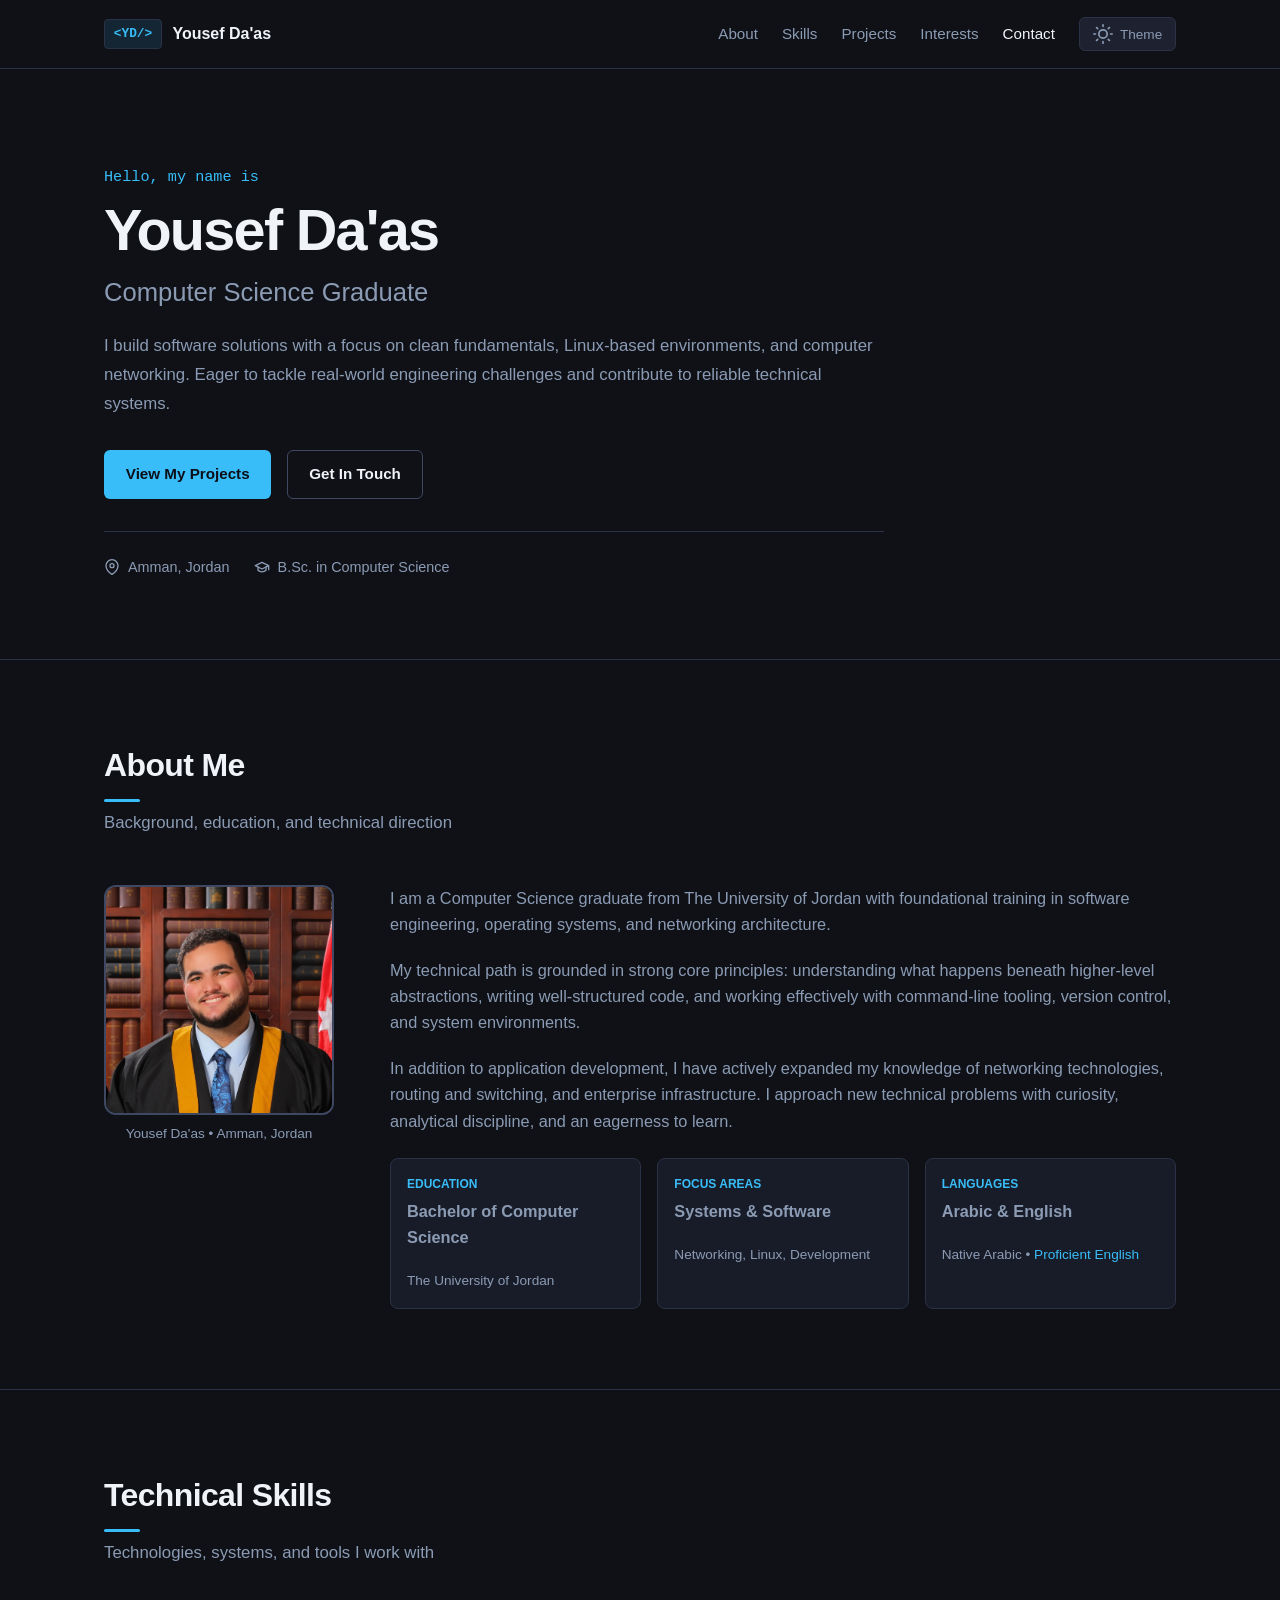
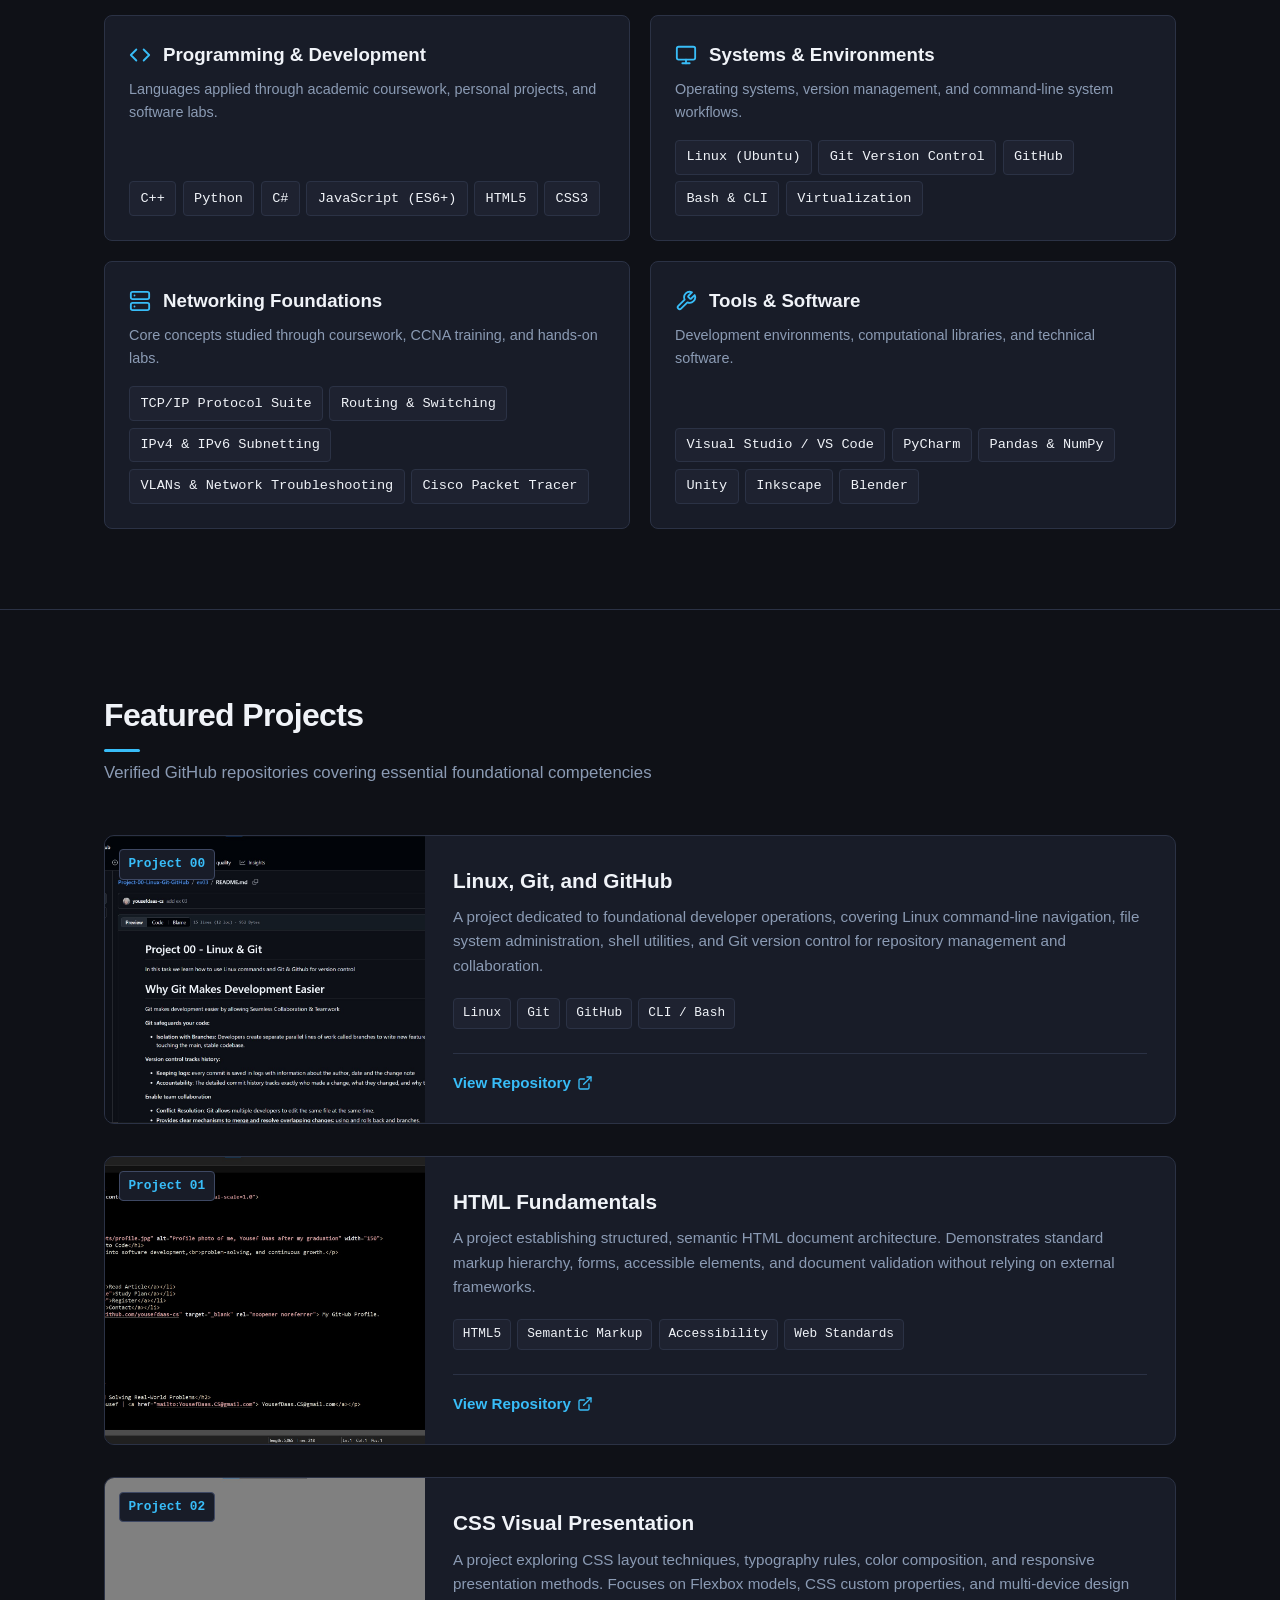
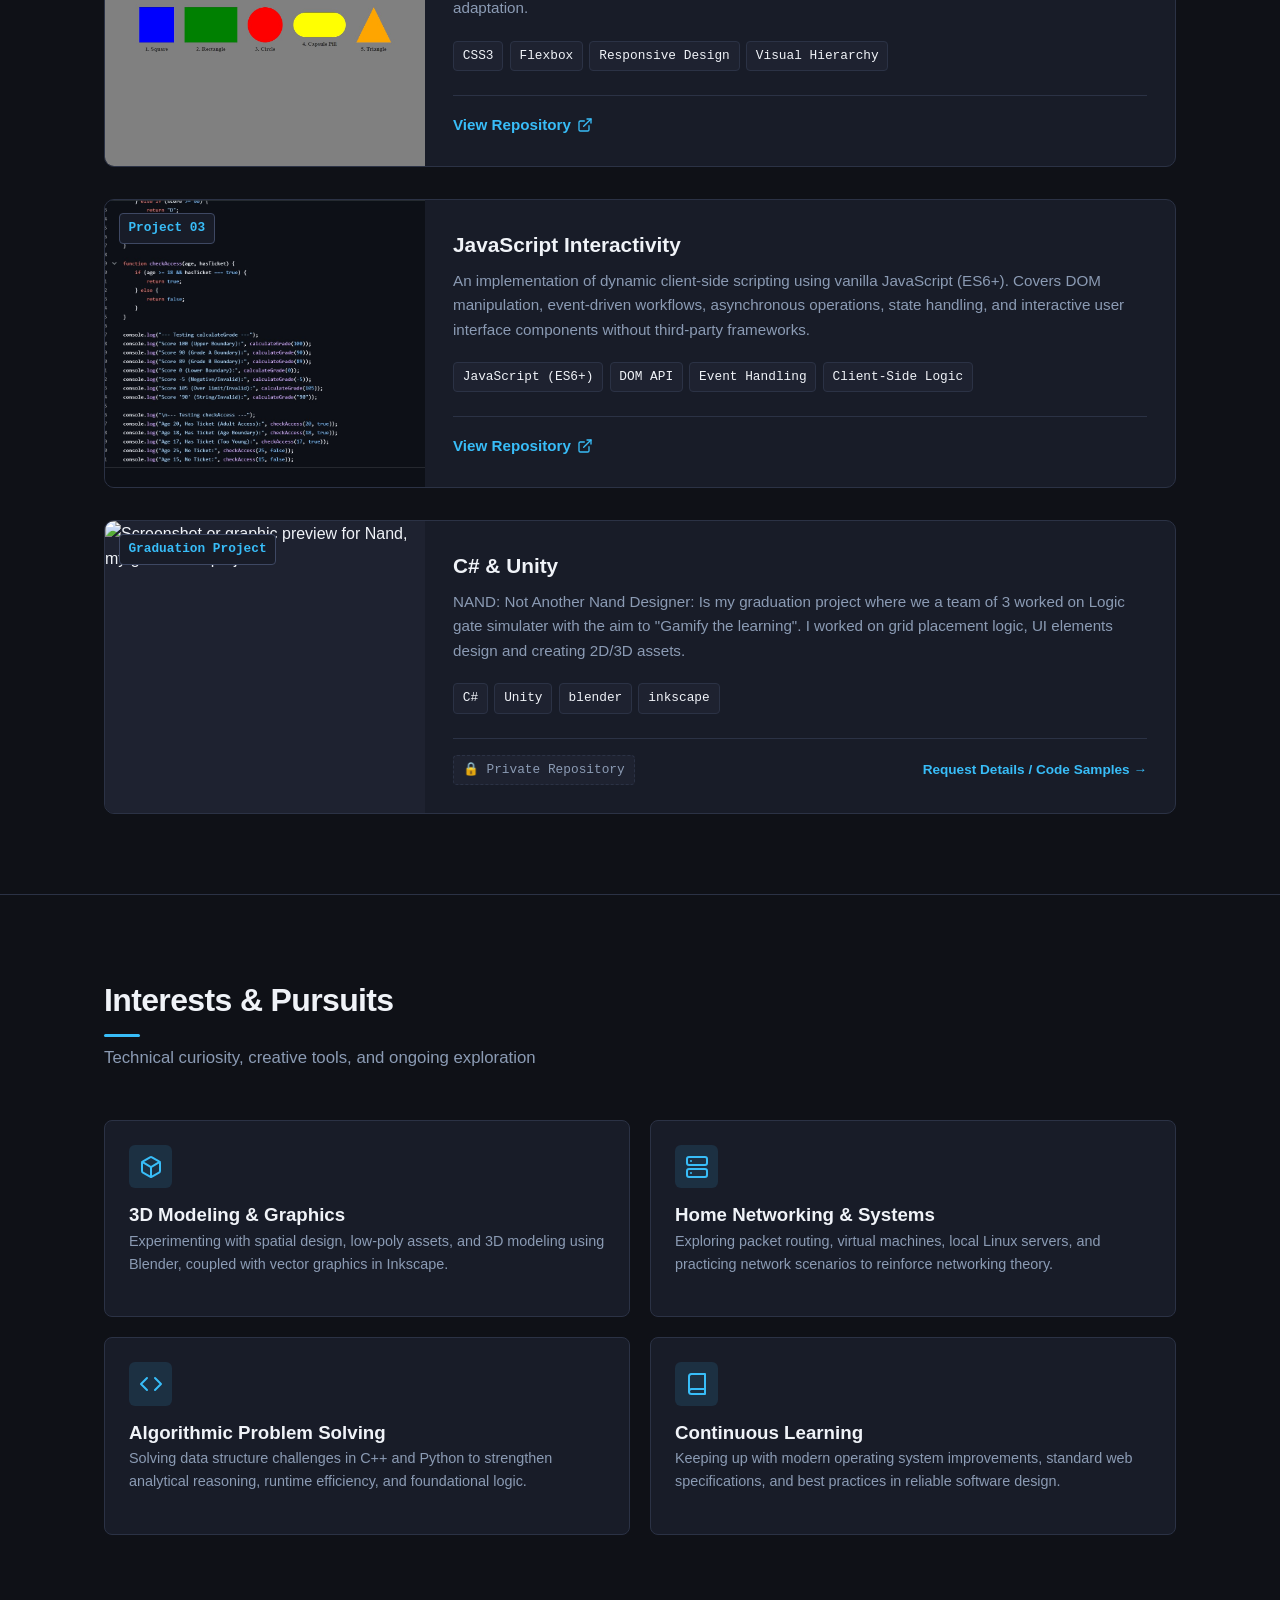
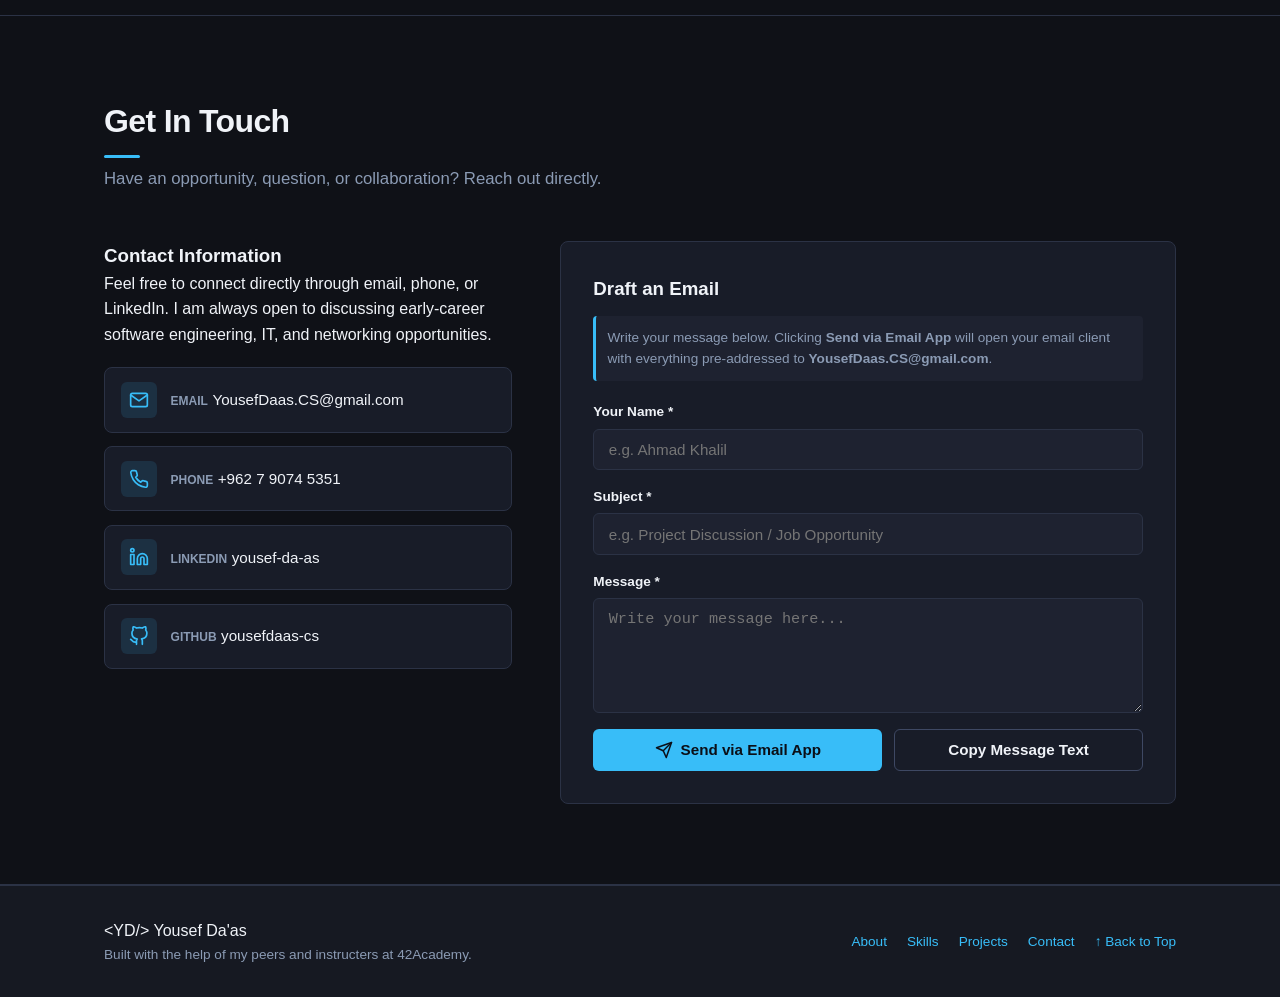
==== index.html @ 5c872c28 "upload task files" ====
<!DOCTYPE html>
<html lang="en" data-theme="dark">
<head>
  <meta charset="UTF-8">
  <meta name="viewport" content="width=device-width, initial-scale=1.0">
  <meta name="description" content="Personal portfolio of Yousef Da'as, a Computer Science graduate showcasing software development, systems, and networking projects.">
  <title>Yousef Da'as | Computer Science Portfolio</title>
  <link rel="stylesheet" href="style.css">
</head>
<body id="top">
  <!-- Header & Navigation -->
  <header class="site-header">
    <div class="container header-container">
      <a href="#top" class="brand-link" aria-label="Yousef Da'as Home">
        <span class="brand-mark">&lt;YD/&gt;</span>
        <span class="brand-name">Yousef Da'as</span>
      </a>

      <button 
        type="button" 
        class="nav-toggle" 
        id="nav-toggle" 
        aria-controls="primary-navigation" 
        aria-expanded="false" 
        aria-label="Toggle navigation menu"
      >
        <span class="hamburger-bar"></span>
        <span class="hamburger-bar"></span>
        <span class="hamburger-bar"></span>
      </button>

      <nav class="primary-nav" id="primary-navigation" aria-label="Main navigation">
        <ul class="nav-list">
          <li><a href="#about" class="nav-link">About</a></li>
          <li><a href="#skills" class="nav-link">Skills</a></li>
          <li><a href="#projects" class="nav-link">Projects</a></li>
          <li><a href="#interests" class="nav-link">Interests</a></li>
          <li><a href="#contact" class="nav-link">Contact</a></li>
        </ul>
        <button 
          type="button" 
          class="theme-toggle" 
          id="theme-toggle" 
          aria-label="Switch to light theme"
          title="Switch theme"
        >
          <svg class="theme-icon icon-sun" viewBox="0 0 24 24" width="20" height="20" fill="none" stroke="currentColor" stroke-width="2" stroke-linecap="round" stroke-linejoin="round" aria-hidden="true">
            <circle cx="12" cy="12" r="5"></circle>
            <line x1="12" y1="1" x2="12" y2="3"></line>
            <line x1="12" y1="21" x2="12" y2="23"></line>
            <line x1="4.22" y1="4.22" x2="5.64" y2="5.64"></line>
            <line x1="18.36" y1="18.36" x2="19.78" y2="19.78"></line>
            <line x1="1" y1="12" x2="3" y2="12"></line>
            <line x1="21" y1="12" x2="23" y2="12"></line>
            <line x1="4.22" y1="19.78" x2="5.64" y2="18.36"></line>
            <line x1="18.36" y1="5.64" x2="19.78" y2="4.22"></line>
          </svg>
          <svg class="theme-icon icon-moon" viewBox="0 0 24 24" width="20" height="20" fill="none" stroke="currentColor" stroke-width="2" stroke-linecap="round" stroke-linejoin="round" aria-hidden="true">
            <path d="M21 12.79A9 9 0 1 1 11.21 3 7 7 0 0 0 21 12.79z"></path>
          </svg>
          <span class="theme-toggle-label">Theme</span>
        </button>
      </nav>
    </div>
  </header>

  <main id="main-content">
    <!-- Hero Section -->
    <section class="hero-section" aria-labelledby="hero-title">
      <div class="container hero-container">
        <div class="hero-content">
          <p class="hero-eyebrow">Hello, my name is</p>
          <h1 class="hero-title" id="hero-title">Yousef Da'as</h1>
          <p class="hero-subtitle">Computer Science Graduate</p>
          <p class="hero-description">
            I build software solutions with a focus on clean fundamentals, Linux-based environments, and computer networking. Eager to tackle real-world engineering challenges and contribute to reliable technical systems.
          </p>
          <div class="hero-actions">
            <a href="#projects" class="btn btn-primary">View My Projects</a>
            <a href="#contact" class="btn btn-secondary">Get In Touch</a>
          </div>
          <div class="hero-meta">
            <span class="meta-item">
              <svg viewBox="0 0 24 24" width="16" height="16" fill="none" stroke="currentColor" stroke-width="2" stroke-linecap="round" stroke-linejoin="round" aria-hidden="true">
                <path d="M21 10c0 7-9 13-9 13s-9-6-9-13a9 9 0 0 1 18 0z"></path>
                <circle cx="12" cy="10" r="3"></circle>
              </svg>
              Amman, Jordan
            </span>
            <span class="meta-item">
              <svg viewBox="0 0 24 24" width="16" height="16" fill="none" stroke="currentColor" stroke-width="2" stroke-linecap="round" stroke-linejoin="round" aria-hidden="true">
                <path d="M22 10v6M2 10l10-5 10 5-10 5z"></path>
                <path d="M6 12v5c3 3 9 3 12 0v-5"></path>
              </svg>
              B.Sc. in Computer Science
            </span>
          </div>
        </div>
      </div>
    </section>

    <!-- About Section -->
    <section class="section about-section" id="about" aria-labelledby="about-title">
      <div class="container">
        <div class="section-header">
          <h2 class="section-title" id="about-title">About Me</h2>
          <p class="section-subtitle">Background, education, and technical direction</p>
        </div>

        <div class="about-grid">
          <div class="about-image-wrapper">
            <div class="image-frame">
              <img 
                src="assets/profile.jpg" 
                alt="Portrait of Yousef Da'as" 
                class="profile-image" 
                width="360" 
                height="360"
                loading="lazy"
                onerror="this.classList.add('is-fallback'); this.nextElementSibling.style.display='flex';"
              >
              <div class="image-fallback" aria-hidden="true" style="display: none;">
                <span>YD</span>
              </div>
            </div>
            <p class="image-caption">Yousef Da'as &bull; Amman, Jordan</p>
          </div>

          <div class="about-content">
            <p>
              I am a Computer Science graduate from The University of Jordan with foundational training in software engineering, operating systems, and networking architecture.
            </p>
            <p>
              My technical path is grounded in strong core principles: understanding what happens beneath higher-level abstractions, writing well-structured code, and working effectively with command-line tooling, version control, and system environments.
            </p>
            <p>
              In addition to application development, I have actively expanded my knowledge of networking technologies, routing and switching, and enterprise infrastructure. I approach new technical problems with curiosity, analytical discipline, and an eagerness to learn.
            </p>

            <div class="about-highlights">
              <div class="highlight-card">
                <h3 class="highlight-title">Education</h3>
                <p class="highlight-text">Bachelor of Computer Science</p>
                <span class="highlight-sub">The University of Jordan</span>
              </div>
              <div class="highlight-card">
                <h3 class="highlight-title">Focus Areas</h3>
                <p class="highlight-text">Systems &amp; Software</p>
                <span class="highlight-sub">Networking, Linux, Development</span>
              </div>
              <div class="highlight-card">
                <h3 class="highlight-title">Languages</h3>
                <p class="highlight-text">Arabic &amp; English</p>
                <span class="highlight-sub">Native Arabic &bull; <a href="https://cert.efset.org/en/eNykhi">Proficient English</a></span>
              </div>
            </div>
          </div>
        </div>
      </div>
    </section>

    <!-- Skills Section -->
    <section class="section skills-section" id="skills" aria-labelledby="skills-title">
      <div class="container">
        <div class="section-header">
          <h2 class="section-title" id="skills-title">Technical Skills</h2>
          <p class="section-subtitle">Technologies, systems, and tools I work with</p>
        </div>

        <div class="skills-grid">
          <!-- Category 1 -->
          <article class="skill-category-card">
            <div class="category-header">
              <svg viewBox="0 0 24 24" width="22" height="22" fill="none" stroke="currentColor" stroke-width="2" stroke-linecap="round" stroke-linejoin="round" class="category-icon" aria-hidden="true">
                <polyline points="16 18 22 12 16 6"></polyline>
                <polyline points="8 6 2 12 8 18"></polyline>
              </svg>
              <h3 class="category-title">Programming &amp; Development</h3>
            </div>
            <p class="category-desc">Languages applied through academic coursework, personal projects, and software labs.</p>
            <ul class="skill-pill-list">
              <li class="skill-pill">C++</li>
              <li class="skill-pill">Python</li>
              <li class="skill-pill">C#</li>
              <li class="skill-pill">JavaScript (ES6+)</li>
              <li class="skill-pill">HTML5</li>
              <li class="skill-pill">CSS3</li>
            </ul>
          </article>

          <!-- Category 2 -->
          <article class="skill-category-card">
            <div class="category-header">
              <svg viewBox="0 0 24 24" width="22" height="22" fill="none" stroke="currentColor" stroke-width="2" stroke-linecap="round" stroke-linejoin="round" class="category-icon" aria-hidden="true">
                <rect x="2" y="3" width="20" height="14" rx="2" ry="2"></rect>
                <line x1="8" y1="21" x2="16" y2="21"></line>
                <line x1="12" y1="17" x2="12" y2="21"></line>
              </svg>
              <h3 class="category-title">Systems &amp; Environments</h3>
            </div>
            <p class="category-desc">Operating systems, version management, and command-line system workflows.</p>
            <ul class="skill-pill-list">
              <li class="skill-pill">Linux (Ubuntu)</li>
              <li class="skill-pill">Git Version Control</li>
              <li class="skill-pill">GitHub</li>
              <li class="skill-pill">Bash &amp; CLI</li>
              <li class="skill-pill">Virtualization</li>
            </ul>
          </article>

          <!-- Category 3 -->
          <article class="skill-category-card">
            <div class="category-header">
              <svg viewBox="0 0 24 24" width="22" height="22" fill="none" stroke="currentColor" stroke-width="2" stroke-linecap="round" stroke-linejoin="round" class="category-icon" aria-hidden="true">
                <rect x="2" y="2" width="20" height="8" rx="2" ry="2"></rect>
                <rect x="2" y="14" width="20" height="8" rx="2" ry="2"></rect>
                <line x1="6" y1="6" x2="6.01" y2="6"></line>
                <line x1="6" y1="18" x2="6.01" y2="18"></line>
              </svg>
              <h3 class="category-title">Networking Foundations</h3>
            </div>
            <p class="category-desc">Core concepts studied through coursework, CCNA training, and hands-on labs.</p>
            <ul class="skill-pill-list">
              <li class="skill-pill">TCP/IP Protocol Suite</li>
              <li class="skill-pill">Routing &amp; Switching</li>
              <li class="skill-pill">IPv4 &amp; IPv6 Subnetting</li>
              <li class="skill-pill">VLANs &amp; Network Troubleshooting</li>
              <li class="skill-pill">Cisco Packet Tracer</li>
            </ul>
          </article>

          <!-- Category 4 -->
          <article class="skill-category-card">
            <div class="category-header">
              <svg viewBox="0 0 24 24" width="22" height="22" fill="none" stroke="currentColor" stroke-width="2" stroke-linecap="round" stroke-linejoin="round" class="category-icon" aria-hidden="true">
                <path d="M14.7 6.3a1 1 0 0 0 0 1.4l1.6 1.6a1 1 0 0 0 1.4 0l3.77-3.77a6 6 0 0 1-7.94 7.94l-6.91 6.91a2.12 2.12 0 0 1-3-3l6.91-6.91a6 6 0 0 1 7.94-7.94l-3.76 3.76z"></path>
              </svg>
              <h3 class="category-title">Tools &amp; Software</h3>
            </div>
            <p class="category-desc">Development environments, computational libraries, and technical software.</p>
            <ul class="skill-pill-list">
              <li class="skill-pill">Visual Studio / VS Code</li>
              <li class="skill-pill">PyCharm</li>
              <li class="skill-pill">Pandas &amp; NumPy</li>
              <li class="skill-pill">Unity</li>
              <li class="skill-pill">Inkscape</li>
              <li class="skill-pill">Blender</li>
            </ul>
          </article>
        </div>
      </div>
    </section>

    <!-- Projects Section -->
    <section class="section projects-section" id="projects" aria-labelledby="projects-title">
      <div class="container">
        <div class="section-header">
          <h2 class="section-title" id="projects-title">Featured Projects</h2>
          <p class="section-subtitle">Verified GitHub repositories covering essential foundational competencies</p>
        </div>

        <div class="projects-grid">
          <!-- Project 1 -->
          <article class="project-card">
            <div class="project-preview">
              <img 
                src="assets/project-linux-git.jpg" 
                alt="Screenshot or graphic preview for Linux, Git, and GitHub project" 
                class="project-image"
                loading="lazy"
                onerror="this.classList.add('is-fallback'); this.nextElementSibling.style.display='flex';"
              >
              <div class="project-fallback" aria-hidden="true" style="display: none;">
                <svg viewBox="0 0 24 24" width="44" height="44" fill="none" stroke="currentColor" stroke-width="1.8" stroke-linecap="round" stroke-linejoin="round">
                  <polyline points="4 17 10 11 4 5"></polyline>
                  <line x1="12" y1="19" x2="20" y2="19"></line>
                </svg>
                <span>Terminal &amp; Git Workflow</span>
              </div>
              <span class="project-badge">Project 00</span>
            </div>

            <div class="project-body">
              <h3 class="project-title">Linux, Git, and GitHub</h3>
              <p class="project-description">
                A project dedicated to foundational developer operations, covering Linux command-line navigation, file system administration, shell utilities, and Git version control for repository management and collaboration.
              </p>
              <div class="project-tags">
                <span class="tag">Linux</span>
                <span class="tag">Git</span>
                <span class="tag">GitHub</span>
                <span class="tag">CLI / Bash</span>
              </div>
              <div class="project-footer">
                <a 
                  href="https://github.com/yousefdaas-cs/Project-00-Linux-Git-GitHub" 
                  class="project-link" 
                  target="_blank" 
                  rel="noopener noreferrer"
                  aria-label="View Project 00: Linux, Git, and GitHub repository on GitHub (opens in new tab)"
                >
                  <span>View Repository</span>
                  <svg viewBox="0 0 24 24" width="16" height="16" fill="none" stroke="currentColor" stroke-width="2" stroke-linecap="round" stroke-linejoin="round" aria-hidden="true">
                    <path d="M18 13v6a2 2 0 0 1-2 2H5a2 2 0 0 1-2-2V8a2 2 0 0 1 2-2h6"></path>
                    <polyline points="15 3 21 3 21 9"></polyline>
                    <line x1="10" y1="14" x2="21" y2="3"></line>
                  </svg>
                </a>
              </div>
            </div>
          </article>

          <!-- Project 2 -->
          <article class="project-card">
            <div class="project-preview">
              <img 
                src="assets/project-html-fundamentals.jpg" 
                alt="Screenshot or graphic preview for HTML Fundamentals project" 
                class="project-image"
                loading="lazy"
                onerror="this.classList.add('is-fallback'); this.nextElementSibling.style.display='flex';"
              >
              <div class="project-fallback" aria-hidden="true" style="display: none;">
                <svg viewBox="0 0 24 24" width="44" height="44" fill="none" stroke="currentColor" stroke-width="1.8" stroke-linecap="round" stroke-linejoin="round">
                  <polyline points="16 18 22 12 16 6"></polyline>
                  <polyline points="8 6 2 12 8 18"></polyline>
                </svg>
                <span>Semantic HTML5</span>
              </div>
              <span class="project-badge">Project 01</span>
            </div>

            <div class="project-body">
              <h3 class="project-title">HTML Fundamentals</h3>
              <p class="project-description">
                A project establishing structured, semantic HTML document architecture. Demonstrates standard markup hierarchy, forms, accessible elements, and document validation without relying on external frameworks.
              </p>
              <div class="project-tags">
                <span class="tag">HTML5</span>
                <span class="tag">Semantic Markup</span>
                <span class="tag">Accessibility</span>
                <span class="tag">Web Standards</span>
              </div>
              <div class="project-footer">
                <a 
                  href="https://github.com/yousefdaas-cs/Project-01-HTML-Fundamentals" 
                  class="project-link" 
                  target="_blank" 
                  rel="noopener noreferrer"
                  aria-label="View Project 01: HTML Fundamentals repository on GitHub (opens in new tab)"
                >
                  <span>View Repository</span>
                  <svg viewBox="0 0 24 24" width="16" height="16" fill="none" stroke="currentColor" stroke-width="2" stroke-linecap="round" stroke-linejoin="round" aria-hidden="true">
                    <path d="M18 13v6a2 2 0 0 1-2 2H5a2 2 0 0 1-2-2V8a2 2 0 0 1 2-2h6"></path>
                    <polyline points="15 3 21 3 21 9"></polyline>
                    <line x1="10" y1="14" x2="21" y2="3"></line>
                  </svg>
                </a>
              </div>
            </div>
          </article>

          <!-- Project 3 -->
          <article class="project-card">
            <div class="project-preview">
              <img 
                src="assets/project-css-presentation.jpg" 
                alt="Screenshot or graphic preview for CSS Visual Presentation project" 
                class="project-image"
                loading="lazy"
                onerror="this.classList.add('is-fallback'); this.nextElementSibling.style.display='flex';"
              >
              <div class="project-fallback" aria-hidden="true" style="display: none;">
                <svg viewBox="0 0 24 24" width="44" height="44" fill="none" stroke="currentColor" stroke-width="1.8" stroke-linecap="round" stroke-linejoin="round">
                  <rect x="3" y="3" width="18" height="18" rx="2" ry="2"></rect>
                  <circle cx="8.5" cy="8.5" r="1.5"></circle>
                  <polyline points="21 15 16 10 5 21"></polyline>
                </svg>
                <span>CSS Styling &amp; Layouts</span>
              </div>
              <span class="project-badge">Project 02</span>
            </div>

            <div class="project-body">
              <h3 class="project-title">CSS Visual Presentation</h3>
              <p class="project-description">
                A project exploring CSS layout techniques, typography rules, color composition, and responsive presentation methods. Focuses on Flexbox models, CSS custom properties, and multi-device design adaptation.
              </p>
              <div class="project-tags">
                <span class="tag">CSS3</span>
                <span class="tag">Flexbox</span>
                <span class="tag">Responsive Design</span>
                <span class="tag">Visual Hierarchy</span>
              </div>
              <div class="project-footer">
                <a 
                  href="https://github.com/yousefdaas-cs/Project-02-CSS-Visual-Presentation" 
                  class="project-link" 
                  target="_blank" 
                  rel="noopener noreferrer"
                  aria-label="View Project 02: CSS Visual Presentation repository on GitHub (opens in new tab)"
                >
                  <span>View Repository</span>
                  <svg viewBox="0 0 24 24" width="16" height="16" fill="none" stroke="currentColor" stroke-width="2" stroke-linecap="round" stroke-linejoin="round" aria-hidden="true">
                    <path d="M18 13v6a2 2 0 0 1-2 2H5a2 2 0 0 1-2-2V8a2 2 0 0 1 2-2h6"></path>
                    <polyline points="15 3 21 3 21 9"></polyline>
                    <line x1="10" y1="14" x2="21" y2="3"></line>
                  </svg>
                </a>
              </div>
            </div>
          </article>
		  <!-- Project 4: JavaScript Interactivity -->
          <article class="project-card">
            <div class="project-preview">
              <img 
                src="assets/project-javascript-interactivity.jpg" 
                alt="Screenshot or graphic preview for JavaScript Interactivity project" 
                class="project-image"
                loading="lazy"
                onerror="this.classList.add('is-fallback'); this.nextElementSibling.style.display='flex';"
              >
              <div class="project-fallback" aria-hidden="true" style="display: none;">
                <svg viewBox="0 0 24 24" width="44" height="44" fill="none" stroke="currentColor" stroke-width="1.8" stroke-linecap="round" stroke-linejoin="round">
                  <polyline points="16 18 22 12 16 6"></polyline>
                  <polyline points="8 6 2 12 8 18"></polyline>
                  <line x1="12" y1="2" x2="12" y2="6"></line>
                </svg>
                <span>JS DOM &amp; Logic</span>
              </div>
              <span class="project-badge">Project 03</span>
            </div>

            <div class="project-body">
              <h3 class="project-title">JavaScript Interactivity</h3>
              <p class="project-description">
                An implementation of dynamic client-side scripting using vanilla JavaScript (ES6+). Covers DOM manipulation, event-driven workflows, asynchronous operations, state handling, and interactive user interface components without third-party frameworks.
              </p>
              <div class="project-tags">
                <span class="tag">JavaScript (ES6+)</span>
                <span class="tag">DOM API</span>
                <span class="tag">Event Handling</span>
                <span class="tag">Client-Side Logic</span>
              </div>
              <div class="project-footer">
                <a 
                  href="https://github.com/yousefdaas-cs/Project-03-JavaScript-Interactivity" 
                  class="project-link" 
                  target="_blank" 
                  rel="noopener noreferrer"
                  aria-label="View Project 03: JavaScript Interactivity repository on GitHub (opens in new tab)"
                >
                  <span>View Repository</span>
                  <svg viewBox="0 0 24 24" width="16" height="16" fill="none" stroke="currentColor" stroke-width="2" stroke-linecap="round" stroke-linejoin="round" aria-hidden="true">
                    <path d="M18 13v6a2 2 0 0 1-2 2H5a2 2 0 0 1-2-2V8a2 2 0 0 1 2-2h6"></path>
                    <polyline points="15 3 21 3 21 9"></polyline>
                    <line x1="10" y1="14" x2="21" y2="3"></line>
                  </svg>
                </a>
              </div>
            </div>
          </article>
		  
		  <!-- Personal Project : Nand -->
          <article class="project-card">
            <div class="project-preview">
              <img 
                src="assets/nand.jpg" 
                alt="Screenshot or graphic preview for Nand, my graduation project" 
                class="project-image"
                loading="lazy"
                onerror="this.classList.add('is-fallback'); this.nextElementSibling.style.display='flex';"
              >
              <div class="project-fallback" aria-hidden="true" style="display: none;">
			  <svg viewBox="0 0 24 24" width="44" height="44" fill="none" stroke="currentColor" stroke-width="1.8" stroke-linecap="round" stroke-linejoin="round">
                <path stroke="none" d="M0 0h24v24H0z" fill="none" />
				<path d="M12 5h3.5a5 5 0 0 1 0 10h-5.5l-4.015 4.227a2.3 2.3 0 0 1 -3.923 -2.035l1.634 -8.173a5 5 0 0 1 4.904 -4.019h3.4" />
				<path d="M14 15l4.07 4.284a2.3 2.3 0 0 0 3.925 -2.023l-1.6 -8.232" />
				<path d="M8 9v2" />
				<path d="M7 10h2" />
				<path d="M14 10h2" />
				</svg>
                <span>C# &amp; Unity</span>
              </div>
              <span class="project-badge">Graduation Project </span>
            </div>

            <div class="project-body">
              <h3 class="project-title">C# &amp; Unity</h3>
              <p class="project-description">
                NAND: Not Another Nand Designer: Is my graduation project where we a team of 3 worked on Logic gate simulater with the aim to "Gamify the learning". I worked on grid placement logic, UI elements design and creating 2D/3D assets.
              </p>
              <div class="project-tags">
                <span class="tag">C#</span>
                <span class="tag">Unity</span>
                <span class="tag">blender</span>
                <span class="tag">inkscape</span>
              </div>
              <div class="project-footer">
                <div class="private-badge-wrap" style="display: flex; align-items: center; justify-content: space-between; flex-wrap: wrap; gap: 0.5rem;">
                  <span class="tag" style="color: var(--text-muted); border-style: dashed;">
                    🔒 Private Repository
                  </span>
                  <a href="#contact" class="project-link" style="font-size: 0.85rem;">
                    Request Details / Code Samples &rarr;
                  </a>
                </div>
              </div>
            </div>
          </article>
		  
        </div>
      </div>
    </section>

    <!-- Interests Section -->
    <section class="section interests-section" id="interests" aria-labelledby="interests-title">
      <div class="container">
        <div class="section-header">
          <h2 class="section-title" id="interests-title">Interests &amp; Pursuits</h2>
          <p class="section-subtitle">Technical curiosity, creative tools, and ongoing exploration</p>
        </div>

        <div class="interests-grid">
          <div class="interest-item">
            <div class="interest-icon-wrap">
              <svg viewBox="0 0 24 24" width="24" height="24" fill="none" stroke="currentColor" stroke-width="2" stroke-linecap="round" stroke-linejoin="round" aria-hidden="true">
                <path d="M21 16V8a2 2 0 0 0-1-1.73l-7-4a2 2 0 0 0-2 0l-7 4A2 2 0 0 0 3 8v8a2 2 0 0 0 1 1.73l7 4a2 2 0 0 0 2 0l7-4A2 2 0 0 0 21 16z"></path>
                <polyline points="3.27 6.96 12 12.01 20.73 6.96"></polyline>
                <line x1="12" y1="22.08" x2="12" y2="12"></line>
              </svg>
            </div>
            <h3 class="interest-title">3D Modeling &amp; Graphics</h3>
            <p class="interest-text">
              Experimenting with spatial design, low-poly assets, and 3D modeling using Blender, coupled with vector graphics in Inkscape.
            </p>
          </div>

          <div class="interest-item">
            <div class="interest-icon-wrap">
              <svg viewBox="0 0 24 24" width="24" height="24" fill="none" stroke="currentColor" stroke-width="2" stroke-linecap="round" stroke-linejoin="round" aria-hidden="true">
                <rect x="2" y="2" width="20" height="8" rx="2" ry="2"></rect>
                <rect x="2" y="14" width="20" height="8" rx="2" ry="2"></rect>
                <line x1="6" y1="6" x2="6.01" y2="6"></line>
                <line x1="6" y1="18" x2="6.01" y2="18"></line>
              </svg>
            </div>
            <h3 class="interest-title">Home Networking &amp; Systems</h3>
            <p class="interest-text">
              Exploring packet routing, virtual machines, local Linux servers, and practicing network scenarios to reinforce networking theory.
            </p>
          </div>

          <div class="interest-item">
            <div class="interest-icon-wrap">
              <svg viewBox="0 0 24 24" width="24" height="24" fill="none" stroke="currentColor" stroke-width="2" stroke-linecap="round" stroke-linejoin="round" aria-hidden="true">
                <polyline points="16 18 22 12 16 6"></polyline>
                <polyline points="8 6 2 12 8 18"></polyline>
              </svg>
            </div>
            <h3 class="interest-title">Algorithmic Problem Solving</h3>
            <p class="interest-text">
              Solving data structure challenges in C++ and Python to strengthen analytical reasoning, runtime efficiency, and foundational logic.
            </p>
          </div>

          <div class="interest-item">
            <div class="interest-icon-wrap">
              <svg viewBox="0 0 24 24" width="24" height="24" fill="none" stroke="currentColor" stroke-width="2" stroke-linecap="round" stroke-linejoin="round" aria-hidden="true">
                <path d="M4 19.5A2.5 2.5 0 0 1 6.5 17H20"></path>
                <path d="M6.5 2H20v20H6.5A2.5 2.5 0 0 1 4 19.5v-15A2.5 2.5 0 0 1 6.5 2z"></path>
              </svg>
            </div>
            <h3 class="interest-title">Continuous Learning</h3>
            <p class="interest-text">
              Keeping up with modern operating system improvements, standard web specifications, and best practices in reliable software design.
            </p>
          </div>
        </div>
      </div>
    </section>

    <!-- Contact Section -->
    <section class="section contact-section" id="contact" aria-labelledby="contact-title">
      <div class="container">
        <div class="section-header">
          <h2 class="section-title" id="contact-title">Get In Touch</h2>
          <p class="section-subtitle">Have an opportunity, question, or collaboration? Reach out directly.</p>
        </div>

        <div class="contact-grid">
          <!-- Direct Details -->
          <div class="contact-info">
            <h3 class="contact-info-title">Contact Information</h3>
            <p class="contact-info-intro">
              Feel free to connect directly through email, phone, or LinkedIn. I am always open to discussing early-career software engineering, IT, and networking opportunities.
            </p>

            <ul class="contact-list">
              <li class="contact-card">
                <div class="contact-icon-bubble">
                  <svg viewBox="0 0 24 24" width="20" height="20" fill="none" stroke="currentColor" stroke-width="2" stroke-linecap="round" stroke-linejoin="round" aria-hidden="true">
                    <path d="M4 4h16c1.1 0 2 .9 2 2v12c0 1.1-.9 2-2 2H4c-1.1 0-2-.9-2-2V6c0-1.1.9-2 2-2z"></path>
                    <polyline points="22,6 12,13 2,6"></polyline>
                  </svg>
                </div>
                <div class="contact-card-text">
                  <span class="contact-label">Email</span>
                  <a href="mailto:YousefDaas.CS@gmail.com" class="contact-val">YousefDaas.CS@gmail.com</a>
                </div>
              </li>

              <li class="contact-card">
                <div class="contact-icon-bubble">
                  <svg viewBox="0 0 24 24" width="20" height="20" fill="none" stroke="currentColor" stroke-width="2" stroke-linecap="round" stroke-linejoin="round" aria-hidden="true">
                    <path d="M22 16.92v3a2 2 0 0 1-2.18 2 19.79 19.79 0 0 1-8.63-3.07 19.5 19.5 0 0 1-6-6 19.79 19.79 0 0 1-3.07-8.67A2 2 0 0 1 4.11 2h3a2 2 0 0 1 2 1.72 12.84 12.84 0 0 0 .7 2.81 2 2 0 0 1-.45 2.11L8.09 9.91a16 16 0 0 0 6 6l1.27-1.27a2 2 0 0 1 2.11-.45 12.84 12.84 0 0 0 2.81.7A2 2 0 0 1 22 16.92z"></path>
                  </svg>
                </div>
                <div class="contact-card-text">
                  <span class="contact-label">Phone</span>
                  <a href="tel:+962790745351" class="contact-val">+962 7 9074 5351</a>
                </div>
              </li>

              <li class="contact-card">
                <div class="contact-icon-bubble">
                  <svg viewBox="0 0 24 24" width="20" height="20" fill="none" stroke="currentColor" stroke-width="2" stroke-linecap="round" stroke-linejoin="round" aria-hidden="true">
                    <path d="M16 8a6 6 0 0 1 6 6v7h-4v-7a2 2 0 0 0-2-2 2 2 0 0 0-2 2v7h-4v-7a6 6 0 0 1 6-6z"></path>
                    <rect x="2" y="9" width="4" height="12"></rect>
                    <circle cx="4" cy="4" r="2"></circle>
                  </svg>
                </div>
                <div class="contact-card-text">
                  <span class="contact-label">LinkedIn</span>
                  <a href="https://www.linkedin.com/in/yousef-da-as-104ba138a" class="contact-val" target="_blank" rel="noopener noreferrer">yousef-da-as</a>
                </div>
              </li>

              <li class="contact-card">
                <div class="contact-icon-bubble">
                  <svg viewBox="0 0 24 24" width="20" height="20" fill="none" stroke="currentColor" stroke-width="2" stroke-linecap="round" stroke-linejoin="round" aria-hidden="true">
                    <path d="M9 19c-5 1.5-5-2.5-7-3m14 6v-3.87a3.37 3.37 0 0 0-.94-2.61c3.14-.35 6.44-1.54 6.44-7A5.44 5.44 0 0 0 20 4.77 5.07 5.07 0 0 0 19.91 1S18.73.65 16 2.48a13.38 13.38 0 0 0-7 0C6.27.65 5.09 1 5.09 1A5.07 5.07 0 0 0 5 4.77a5.44 5.44 0 0 0-1.5 3.78c0 5.42 3.3 6.61 6.44 7A3.37 3.37 0 0 0 9 18.13V22"></path>
                  </svg>
                </div>
                <div class="contact-card-text">
                  <span class="contact-label">GitHub</span>
                  <a href="https://github.com/yousefdaas-cs" class="contact-val" target="_blank" rel="noopener noreferrer">yousefdaas-cs</a>
                </div>
              </li>
            </ul>
          </div>

          <!-- Interactive Email Composer -->
          <div class="contact-form-wrapper">
            <h3 class="contact-form-title">Draft an Email</h3>
            <p class="form-disclaimer">
              Write your message below. Clicking <strong>Send via Email App</strong> will open your email client with everything pre-addressed to <strong>YousefDaas.CS@gmail.com</strong>.
            </p>

            <form class="contact-form" id="email-composer" novalidate>
              <div class="form-group">
                <label for="composer-name" class="form-label">Your Name <span class="required-mark" aria-hidden="true">*</span></label>
                <input 
                  type="text" 
                  id="composer-name" 
                  class="form-input" 
                  placeholder="e.g. Ahmad Khalil" 
                  required
                >
              </div>

              <div class="form-group">
                <label for="composer-subject" class="form-label">Subject <span class="required-mark" aria-hidden="true">*</span></label>
                <input 
                  type="text" 
                  id="composer-subject" 
                  class="form-input" 
                  placeholder="e.g. Project Discussion / Job Opportunity" 
                  required
                >
              </div>

              <div class="form-group">
                <label for="composer-message" class="form-label">Message <span class="required-mark" aria-hidden="true">*</span></label>
                <textarea 
                  id="composer-message" 
                  rows="5" 
                  class="form-input form-textarea" 
                  placeholder="Write your message here..." 
                  required
                ></textarea>
              </div>

              <div class="composer-actions" style="display: flex; gap: 0.75rem; flex-wrap: wrap;">
                <button type="submit" class="btn btn-primary" style="flex: 1 1 200px;">
                  <svg viewBox="0 0 24 24" width="18" height="18" fill="none" stroke="currentColor" stroke-width="2" stroke-linecap="round" stroke-linejoin="round" aria-hidden="true">
                    <line x1="22" y1="2" x2="11" y2="13"></line>
                    <polygon points="22 2 15 22 11 13 2 9 22 2"></polygon>
                  </svg>
                  <span>Send via Email App</span>
                </button>
                <button type="button" id="copy-draft-btn" class="btn btn-secondary" style="flex: 1 1 160px;">
                  <span>Copy Message Text</span>
                </button>
              </div>

              <div class="form-status" id="composer-status" role="status" aria-live="polite" style="margin-top: 1rem;"></div>
            </form>
          </div>
        </div>
      </div>
    </section>
  </main>

  <!-- Footer -->
  <footer class="site-footer">
    <div class="container footer-container">
      <div class="footer-left">
        <span class="footer-brand">&lt;YD/&gt; Yousef Da'as</span>
        <p class="footer-copyright">Built with the help of my peers and instructers at 42Academy.</p>
      </div>
      
      <div class="footer-right">
        <ul class="footer-nav" aria-label="Footer links">
          <li><a href="#about" class="footer-link">About</a></li>
          <li><a href="#skills" class="footer-link">Skills</a></li>
          <li><a href="#projects" class="footer-link">Projects</a></li>
          <li><a href="#contact" class="footer-link">Contact</a></li>
          <li><a href="#top" class="footer-link top-link" aria-label="Back to top of page">&uarr; Back to Top</a></li>
        </ul>
      </div>
    </div>
  </footer>

  <script src="script.js"></script>
</body>
</html>
---- style.css ----
/* --- THEME TOKENS --- */
:root, [data-theme="dark"] {
  --bg: #0f1117; --bg-alt: #161922; --surface: #1e2230; --card: #181c28;
  --border: #2b3245; --border-focus: #3e4863;
  --text: #f0f3f8; --text-muted: #8b9bb4;
  --accent: #38bdf8; --accent-hover: #0ea5e9; --accent-bg: rgba(56, 189, 248, 0.12);
  --error: #f87171; --error-bg: rgba(248, 113, 113, 0.12);
  --success: #34d399; --success-bg: rgba(52, 211, 153, 0.12);
}
[data-theme="light"] {
  --bg: #f8fafc; --bg-alt: #f1f5f9; --surface: #ffffff; --card: #ffffff;
  --border: #e2e8f0; --border-focus: #cbd5e1;
  --text: #0f172a; --text-muted: #64748b;
  --accent: #0284c7; --accent-hover: #0369a1; --accent-bg: rgba(2, 132, 199, 0.08);
  --error: #dc2626; --error-bg: rgba(220, 38, 38, 0.08);
  --success: #059669; --success-bg: rgba(5, 150, 105, 0.08);
}

/* --- RESET & GLOBAL STYLES --- */
*, *::before, *::after { box-sizing: border-box; margin: 0; padding: 0; }
html { scroll-behavior: smooth; font-size: 16px; }
body {
  font-family: -apple-system, BlinkMacSystemFont, "Segoe UI", Roboto, sans-serif;
  background-color: var(--bg); color: var(--text); line-height: 1.6;
  overflow-x: clip; min-height: 100vh; display: flex; flex-direction: column;
  transition: background-color 0.2s ease, color 0.2s ease;
}
img { max-width: 100%; height: auto; display: block; }
a { color: var(--accent); text-decoration: none; transition: color 0.15s; }
a:hover { color: var(--accent-hover); }
ul { list-style: none; }
:focus-visible { outline: 2px solid var(--accent); outline-offset: 3px; }

/* --- REUSABLE LAYOUT UTILITIES --- */
.container { width: 100%; max-width: 1120px; margin: 0 auto; padding: 0 1.5rem; }
.section { padding: 5rem 0; border-bottom: 1px solid var(--border); }
.section-header { margin-bottom: 3rem; }
.section-title { font-size: 2rem; font-weight: 700; letter-spacing: -0.02em; margin-bottom: 0.5rem; }
.section-title::after { content: ""; display: block; width: 2.25rem; height: 3px; background: var(--accent); border-radius: 99px; margin-top: 0.5rem; }
.section-subtitle { color: var(--text-muted); font-size: 1.05rem; }

/* --- BUTTONS & PILLS --- */
.btn {
  display: inline-flex; align-items: center; justify-content: center; gap: 0.5rem;
  padding: 0.7rem 1.3rem; font-size: 0.95rem; font-weight: 600; border-radius: 6px;
  cursor: pointer; border: 1px solid transparent; transition: 0.15s ease;
}
.btn-primary { background: var(--accent); color: #0b0f17; }
.btn-primary:hover { background: var(--accent-hover); transform: translateY(-1px); }
.btn-secondary { background: transparent; color: var(--text); border-color: var(--border-focus); }
.btn-secondary:hover { background: var(--surface); transform: translateY(-1px); }

.tag, .skill-pill, .brand-mark, .project-badge {
  font-family: ui-monospace, Menlo, Consolas, monospace; font-size: 0.8rem;
  background: var(--surface); color: var(--text); border: 1px solid var(--border);
  border-radius: 4px; padding: 0.25rem 0.55rem;
}
.project-badge {
  position: absolute; top: 0.85rem; left: 0.85rem; font-weight: 700;
  background: var(--card); color: var(--accent); border-color: var(--border-focus);
}
.skill-pill { font-size: 0.85rem; padding: 0.35rem 0.65rem; }
.skill-pill:hover { border-color: var(--accent); background: var(--accent-bg); }

/* --- HEADER & NAVIGATION --- */
.site-header { position: sticky; top: 0; z-index: 100; background: var(--bg); border-bottom: 1px solid var(--border); }
.header-container { display: flex; align-items: center; justify-content: space-between; height: 4.25rem; }
.brand-link { display: flex; align-items: center; gap: 0.65rem; color: var(--text); font-weight: 600; }
.brand-mark { color: var(--accent); background: var(--accent-bg); }
.primary-nav, .nav-list { display: flex; align-items: center; gap: 1.5rem; }
.nav-link { color: var(--text-muted); font-size: 0.95rem; font-weight: 500; }
.nav-link:hover, .nav-link.is-active { color: var(--text); }
.nav-toggle { display: none; background: none; border: 1px solid var(--border); border-radius: 4px; padding: 0.5rem; cursor: pointer; color: var(--text); }
.hamburger-bar { display: block; width: 22px; height: 2px; margin: 4px 0; background: currentColor; transition: 0.2s; }
.theme-toggle {
  display: inline-flex; align-items: center; gap: 0.45rem; background: var(--surface);
  color: var(--text-muted); border: 1px solid var(--border); border-radius: 6px; padding: 0.4rem 0.8rem;
  font-size: 0.85rem; cursor: pointer; transition: 0.15s;
}
.theme-toggle:hover { color: var(--text); border-color: var(--border-focus); }
[data-theme="dark"] .icon-moon, [data-theme="light"] .icon-sun { display: none; }

/* --- HERO SECTION --- */
.hero-section { padding: 6rem 0 5rem; border-bottom: 1px solid var(--border); }
.hero-content { max-width: 780px; }
.hero-eyebrow { font-family: ui-monospace, Menlo, Consolas, monospace; color: var(--accent); font-size: 0.95rem; margin-bottom: 0.5rem; }
.hero-title { font-size: clamp(2.4rem, 5vw, 3.6rem); font-weight: 800; line-height: 1.15; margin-bottom: 0.5rem; letter-spacing: -0.03em; }
.hero-subtitle { font-size: clamp(1.2rem, 2.5vw, 1.6rem); color: var(--text-muted); margin-bottom: 1.25rem; font-weight: 500; }
.hero-description { font-size: 1.05rem; color: var(--text-muted); line-height: 1.7; margin-bottom: 2rem; }
.hero-actions { display: flex; flex-wrap: wrap; gap: 1rem; margin-bottom: 2rem; }
.hero-meta { display: flex; flex-wrap: wrap; gap: 1.5rem; padding-top: 1.5rem; border-top: 1px solid var(--border); }
.meta-item { display: flex; align-items: center; gap: 0.5rem; font-size: 0.9rem; color: var(--text-muted); }

/* --- ABOUT ME --- */
.about-grid { display: flex; flex-direction: column; gap: 3rem; }
@media (min-width: 860px) { .about-grid { flex-direction: row; gap: 3.5rem; } }
.about-image-wrapper { flex-shrink: 0; display: flex; flex-direction: column; align-items: center; }
.image-frame { width: 230px; height: 230px; border-radius: 12px; overflow: hidden; border: 2px solid var(--border-focus); background: var(--card); }
.profile-image { width: 100%; height: 100%; object-fit: cover; }
.image-fallback, .project-fallback {
  width: 100%; height: 100%; display: flex; flex-direction: column; align-items: center; justify-content: center;
  background: var(--surface); color: var(--accent); font-family: ui-monospace, monospace; font-size: 2.5rem; font-weight: 700;
}
.image-caption { font-size: 0.85rem; color: var(--text-muted); margin-top: 0.5rem; }
.about-content p { color: var(--text-muted); font-size: 1.02rem; margin-bottom: 1.25rem; }
.about-highlights { display: flex; flex-wrap: wrap; gap: 1rem; margin-top: 1.5rem; }
.highlight-card { flex: 1 1 200px; background: var(--card); border: 1px solid var(--border); border-radius: 6px; padding: 1rem; }
.highlight-title { font-size: 0.75rem; text-transform: uppercase; color: var(--accent); margin-bottom: 0.25rem; }
.highlight-text { font-size: 0.95rem; font-weight: 600; }
.highlight-sub { font-size: 0.85rem; color: var(--text-muted); display: block; }

/* --- CARDS & GRIDS (Skills, Projects, Interests, Contact) --- */
.skills-grid, .interests-grid { display: flex; flex-wrap: wrap; gap: 1.25rem; }
.skill-category-card, .interest-item, .highlight-card, .contact-card, .contact-form-wrapper {
  background: var(--card); border: 1px solid var(--border); border-radius: 8px;
}
.skill-category-card, .interest-item { flex: 1 1 calc(50% - 1.25rem); min-width: 270px; padding: 1.5rem; display: flex; flex-direction: column; }
.category-header { display: flex; align-items: center; gap: 0.75rem; margin-bottom: 0.5rem; }
.category-icon, .interest-icon-wrap { color: var(--accent); }
.category-desc, .interest-text { font-size: 0.9rem; color: var(--text-muted); margin-bottom: 1rem; }
.skill-pill-list { display: flex; flex-wrap: wrap; gap: 0.4rem; margin-top: auto; }

/* Projects */
.projects-grid { display: flex; flex-direction: column; gap: 2rem; }
.project-card { background: var(--card); border: 1px solid var(--border); border-radius: 10px; overflow: hidden; display: flex; flex-direction: column; }
@media (min-width: 860px) { .project-card { flex-direction: row; } }
.project-preview { position: relative; background: var(--surface); flex: 0 0 320px; min-height: 200px; }
.project-image { width: 100%; height: 100%; object-fit: cover; }
.project-body { padding: 1.75rem; display: flex; flex-direction: column; flex-grow: 1; }
.project-title { font-size: 1.3rem; margin-bottom: 0.5rem; }
.project-description { font-size: 0.95rem; color: var(--text-muted); margin-bottom: 1.25rem; line-height: 1.6; }
.project-tags { display: flex; flex-wrap: wrap; gap: 0.4rem; margin-bottom: 1.5rem; }
.project-footer { margin-top: auto; padding-top: 1rem; border-top: 1px solid var(--border); }
.project-link { display: inline-flex; align-items: center; gap: 0.4rem; font-weight: 600; font-size: 0.95rem; }

/* Interests & Contact */
.interest-icon-wrap { display: inline-flex; padding: 0.6rem; background: var(--accent-bg); border-radius: 6px; margin-bottom: 0.75rem; width: fit-content; }
.contact-grid { display: flex; flex-direction: column; gap: 2.5rem; }
@media (min-width: 860px) { .contact-grid { flex-direction: row; gap: 3rem; } }
.contact-info { flex: 1 1 40%; }
.contact-list { display: flex; flex-direction: column; gap: 0.85rem; margin-top: 1.25rem; }
.contact-card { display: flex; align-items: center; gap: 0.85rem; padding: 0.85rem 1rem; }
.contact-icon-bubble { width: 36px; height: 36px; display: flex; align-items: center; justify-content: center; background: var(--accent-bg); color: var(--accent); border-radius: 6px; flex-shrink: 0; }
.contact-label { font-size: 0.75rem; text-transform: uppercase; color: var(--text-muted); font-weight: 700; }
.contact-val { font-size: 0.95rem; color: var(--text); }

/* Form / Composer */
.contact-form-wrapper { flex: 1 1 60%; padding: 2rem; }
.form-disclaimer { font-size: 0.85rem; color: var(--text-muted); padding: 0.7rem; background: var(--surface); border-left: 3px solid var(--accent); border-radius: 4px; margin: 0.75rem 0 1.25rem; }
.form-group { margin-bottom: 1rem; display: flex; flex-direction: column; }
.form-label { font-size: 0.85rem; font-weight: 600; margin-bottom: 0.35rem; }
.form-input {
  background: var(--surface); color: var(--text); border: 1px solid var(--border);
  border-radius: 6px; padding: 0.7rem 0.9rem; font-size: 0.95rem; width: 100%; transition: 0.15s;
}
.form-input:focus { border-color: var(--accent); outline: none; box-shadow: 0 0 0 3px var(--accent-bg); }
.form-textarea { resize: vertical; min-height: 110px; }
.form-status { padding: 0.75rem; border-radius: 6px; margin-top: 1rem; font-size: 0.9rem; display: none; }
.form-status.is-success { display: block; background: var(--success-bg); color: var(--success); border: 1px solid var(--success); }

/* --- FOOTER --- */
.site-footer { margin-top: auto; background: var(--bg-alt); border-top: 1px solid var(--border); padding: 2rem 0; }
.footer-container { display: flex; flex-direction: column; gap: 1rem; }
@media (min-width: 768px) { .footer-container { flex-direction: row; align-items: center; justify-content: space-between; } }
.footer-copyright { font-size: 0.85rem; color: var(--text-muted); }
.footer-nav { display: flex; gap: 1.25rem; font-size: 0.85rem; }

/* --- MOBILE & ACCESSIBILITY --- */
@media (max-width: 768px) {
  .nav-toggle { display: block; }
  .primary-nav { position: fixed; top: 4.25rem; left: 0; right: 0; background: var(--bg); border-bottom: 1px solid var(--border); flex-direction: column; padding: 1.5rem; gap: 1.25rem; display: none; }
  .primary-nav.is-open { display: flex; }
  .nav-list { flex-direction: column; align-items: stretch; gap: 0.5rem; width: 100%; }
  .nav-link { padding: 0.5rem; }
  .theme-toggle { width: 100%; justify-content: center; }
  .nav-toggle[aria-expanded="true"] .hamburger-bar:nth-child(1) { transform: translateY(6px) rotate(45deg); }
  .nav-toggle[aria-expanded="true"] .hamburger-bar:nth-child(2) { opacity: 0; }
  .nav-toggle[aria-expanded="true"] .hamburger-bar:nth-child(3) { transform: translateY(-6px) rotate(-45deg); }
  .skill-category-card, .interest-item { flex: 1 1 100%; }
}
@media (prefers-reduced-motion: reduce) {
  *, *::before, *::after { animation-duration: 0.01ms !important; transition-duration: 0.01ms !important; scroll-behavior: auto !important; }
}
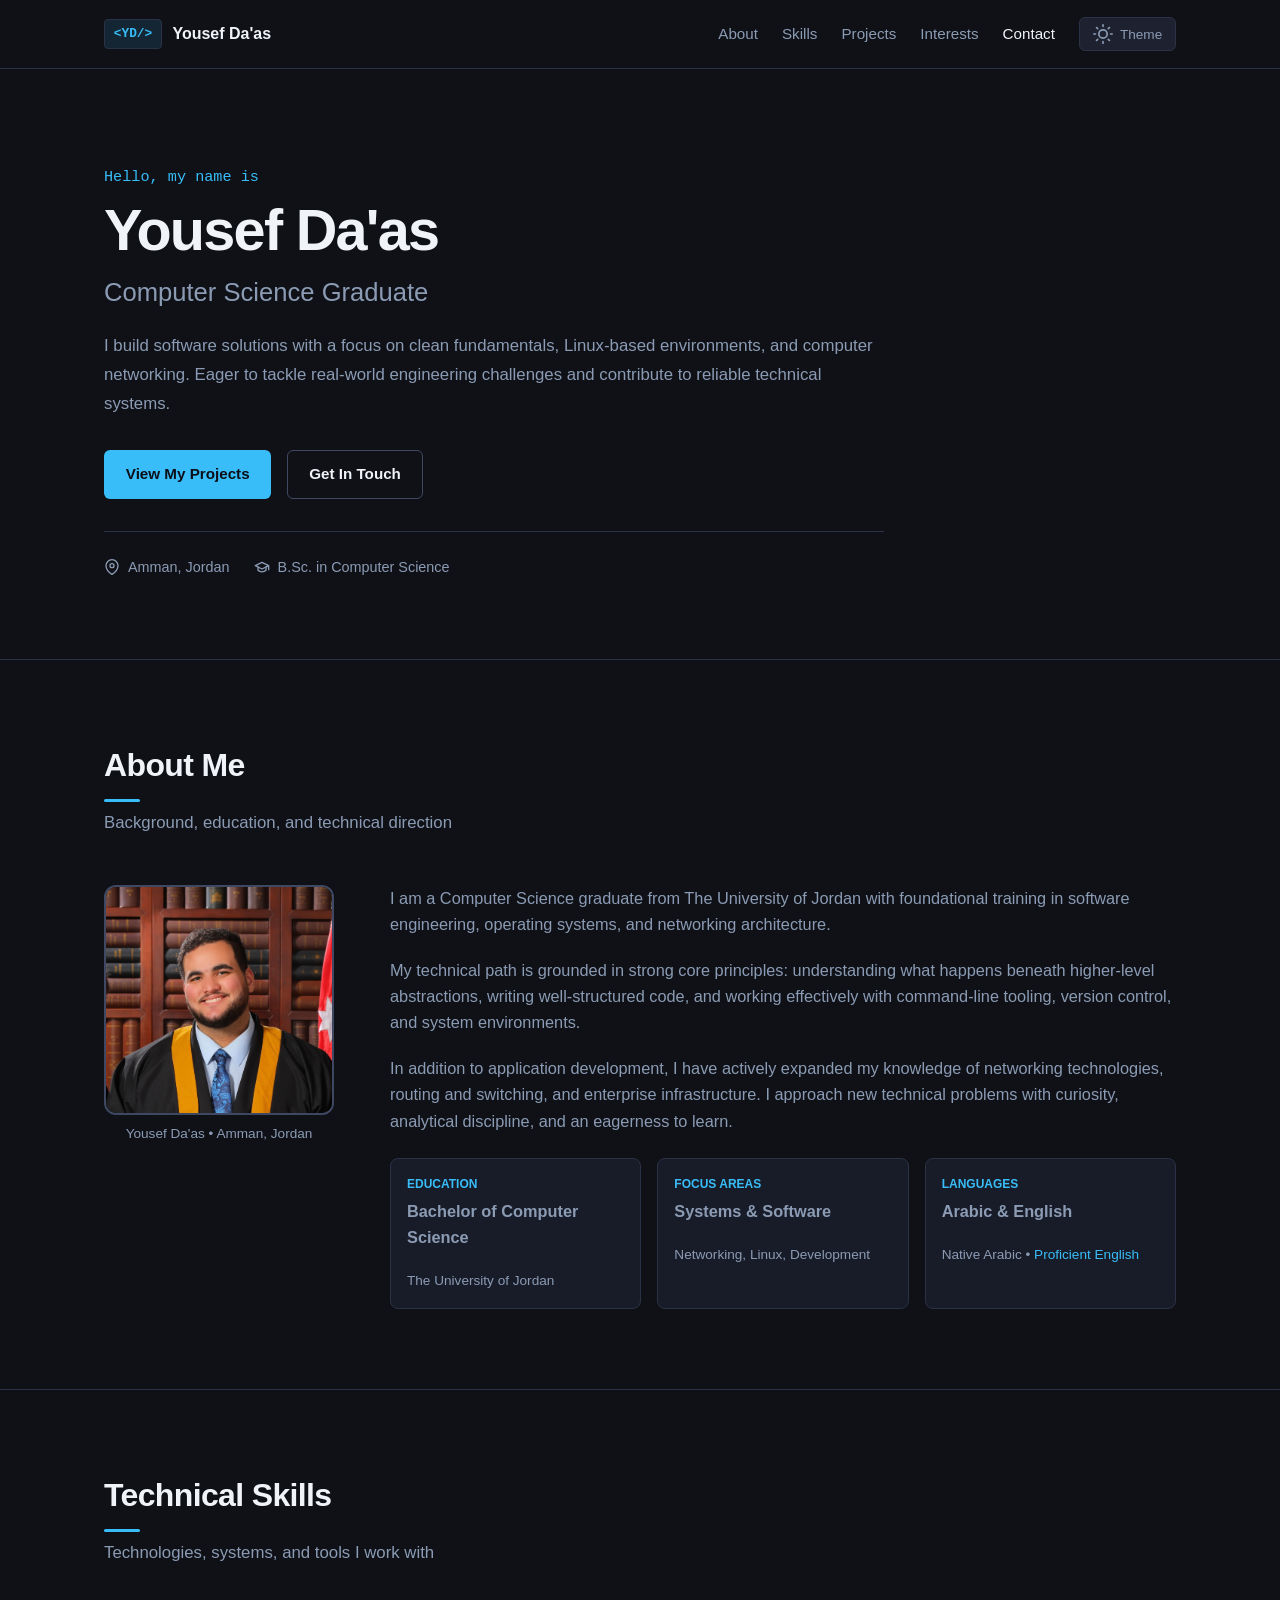
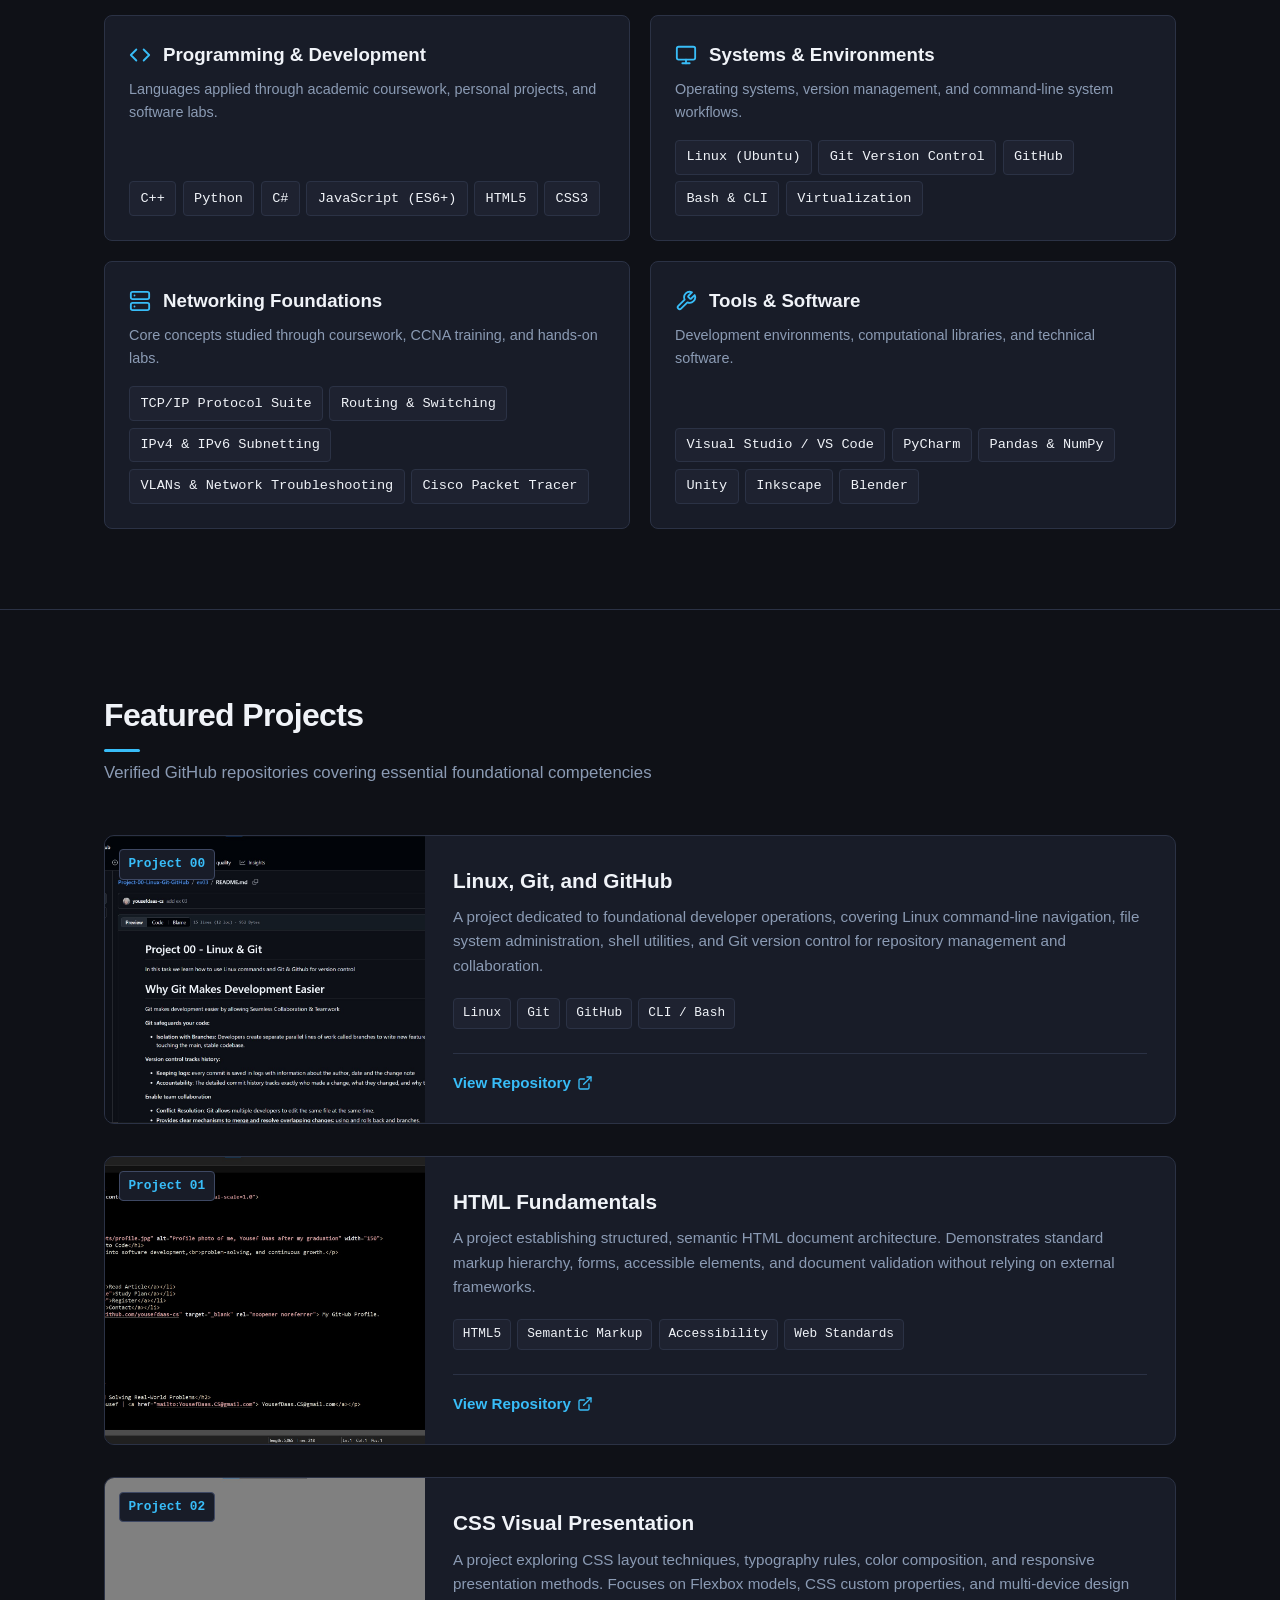
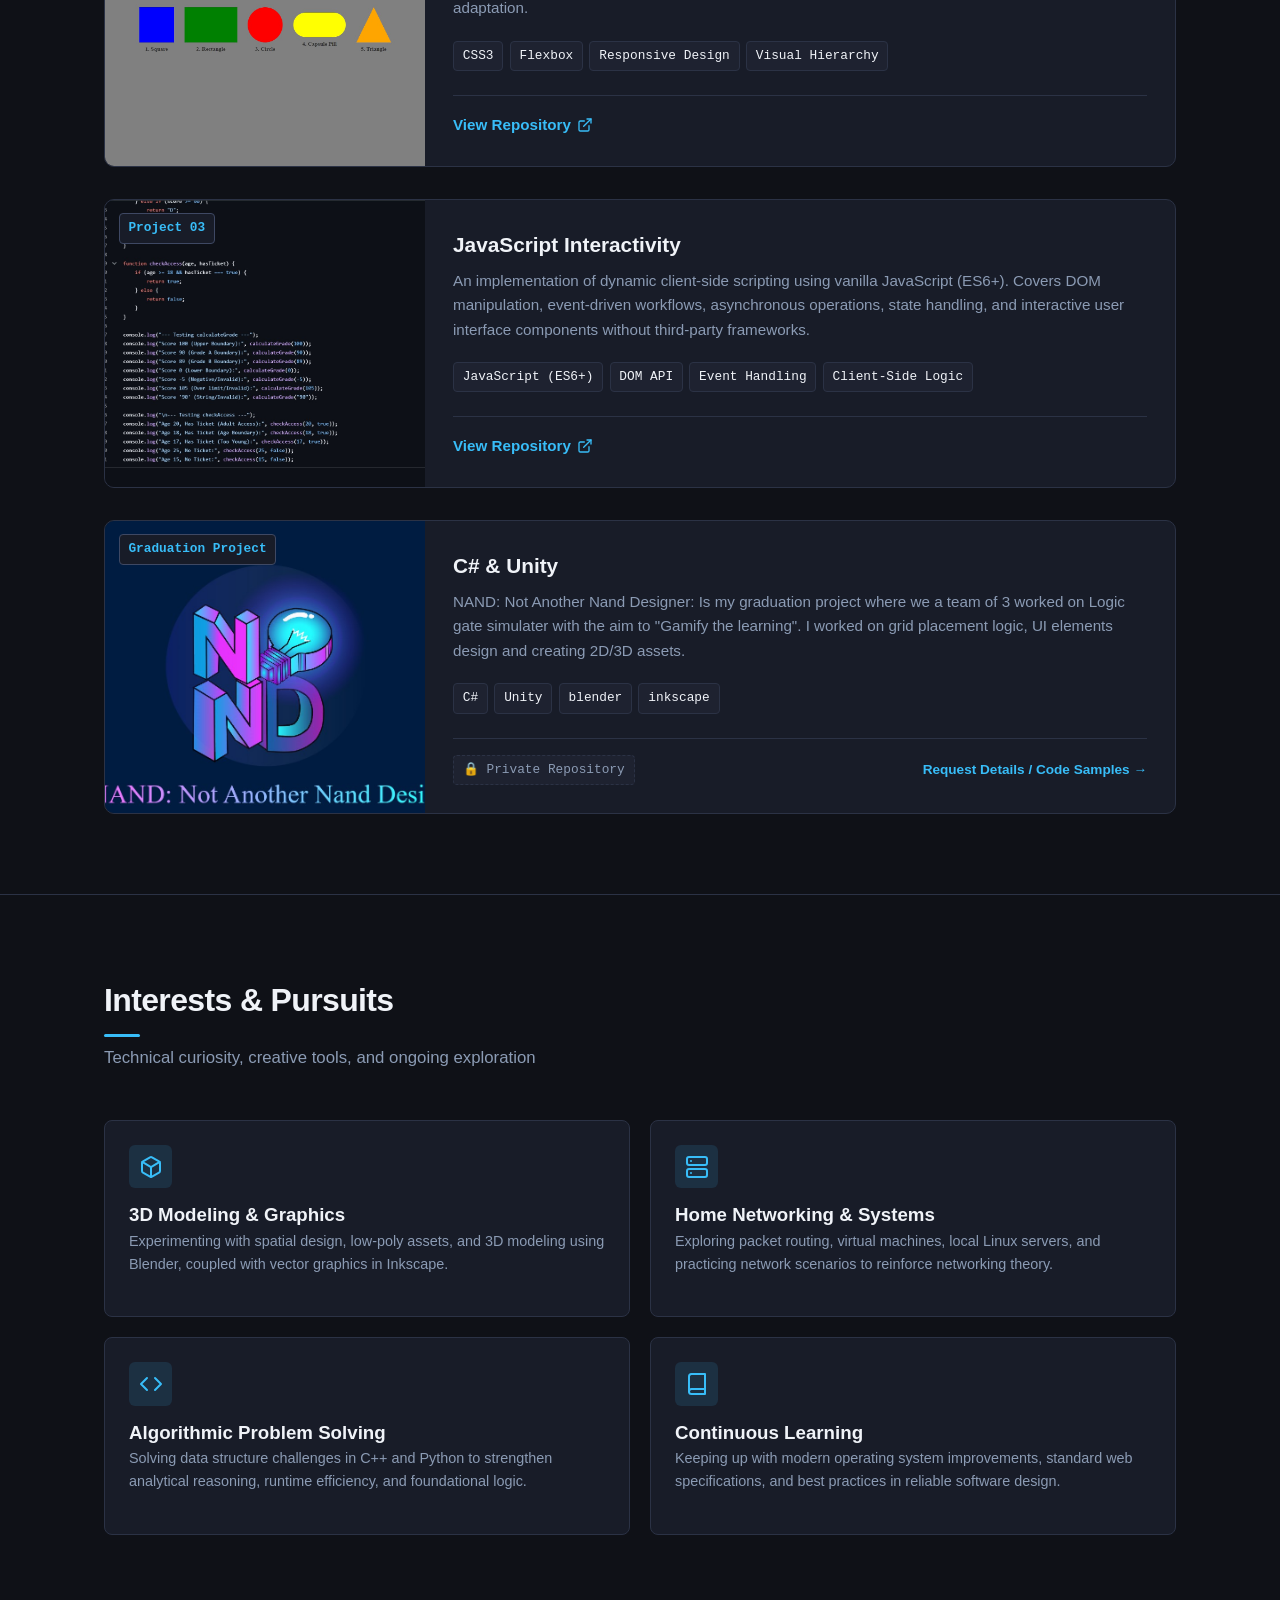
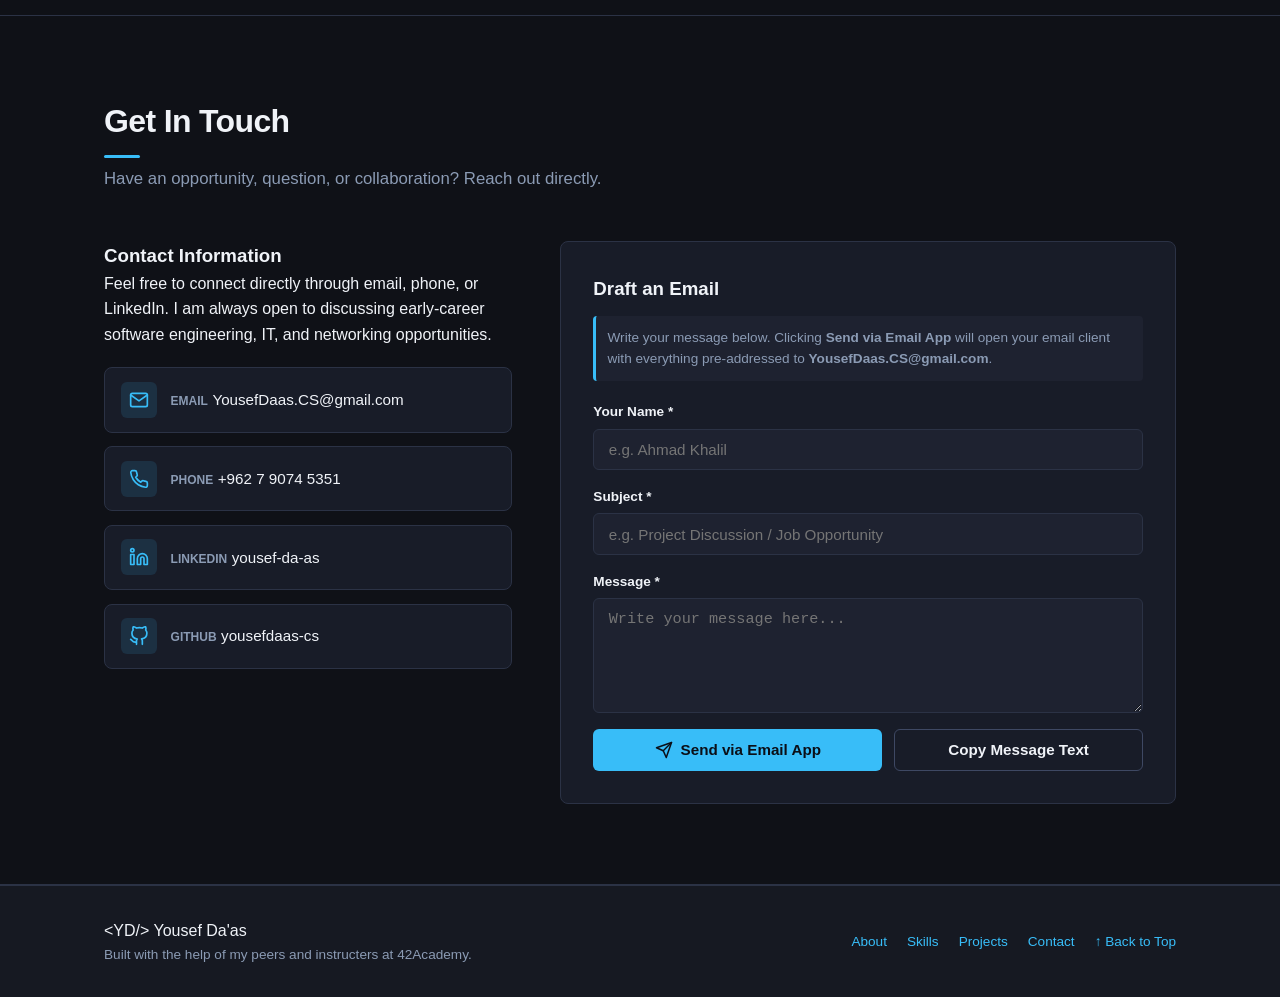
==== commit c3bacd6b: "fix typo in asset ref" ====
--- a/index.html
+++ b/index.html
@@ -465,7 +465,7 @@
           <article class="project-card">
             <div class="project-preview">
               <img 
-                src="assets/nand.jpg" 
+                src="assets/NAND.jpg" 
                 alt="Screenshot or graphic preview for Nand, my graduation project" 
                 class="project-image"
                 loading="lazy"
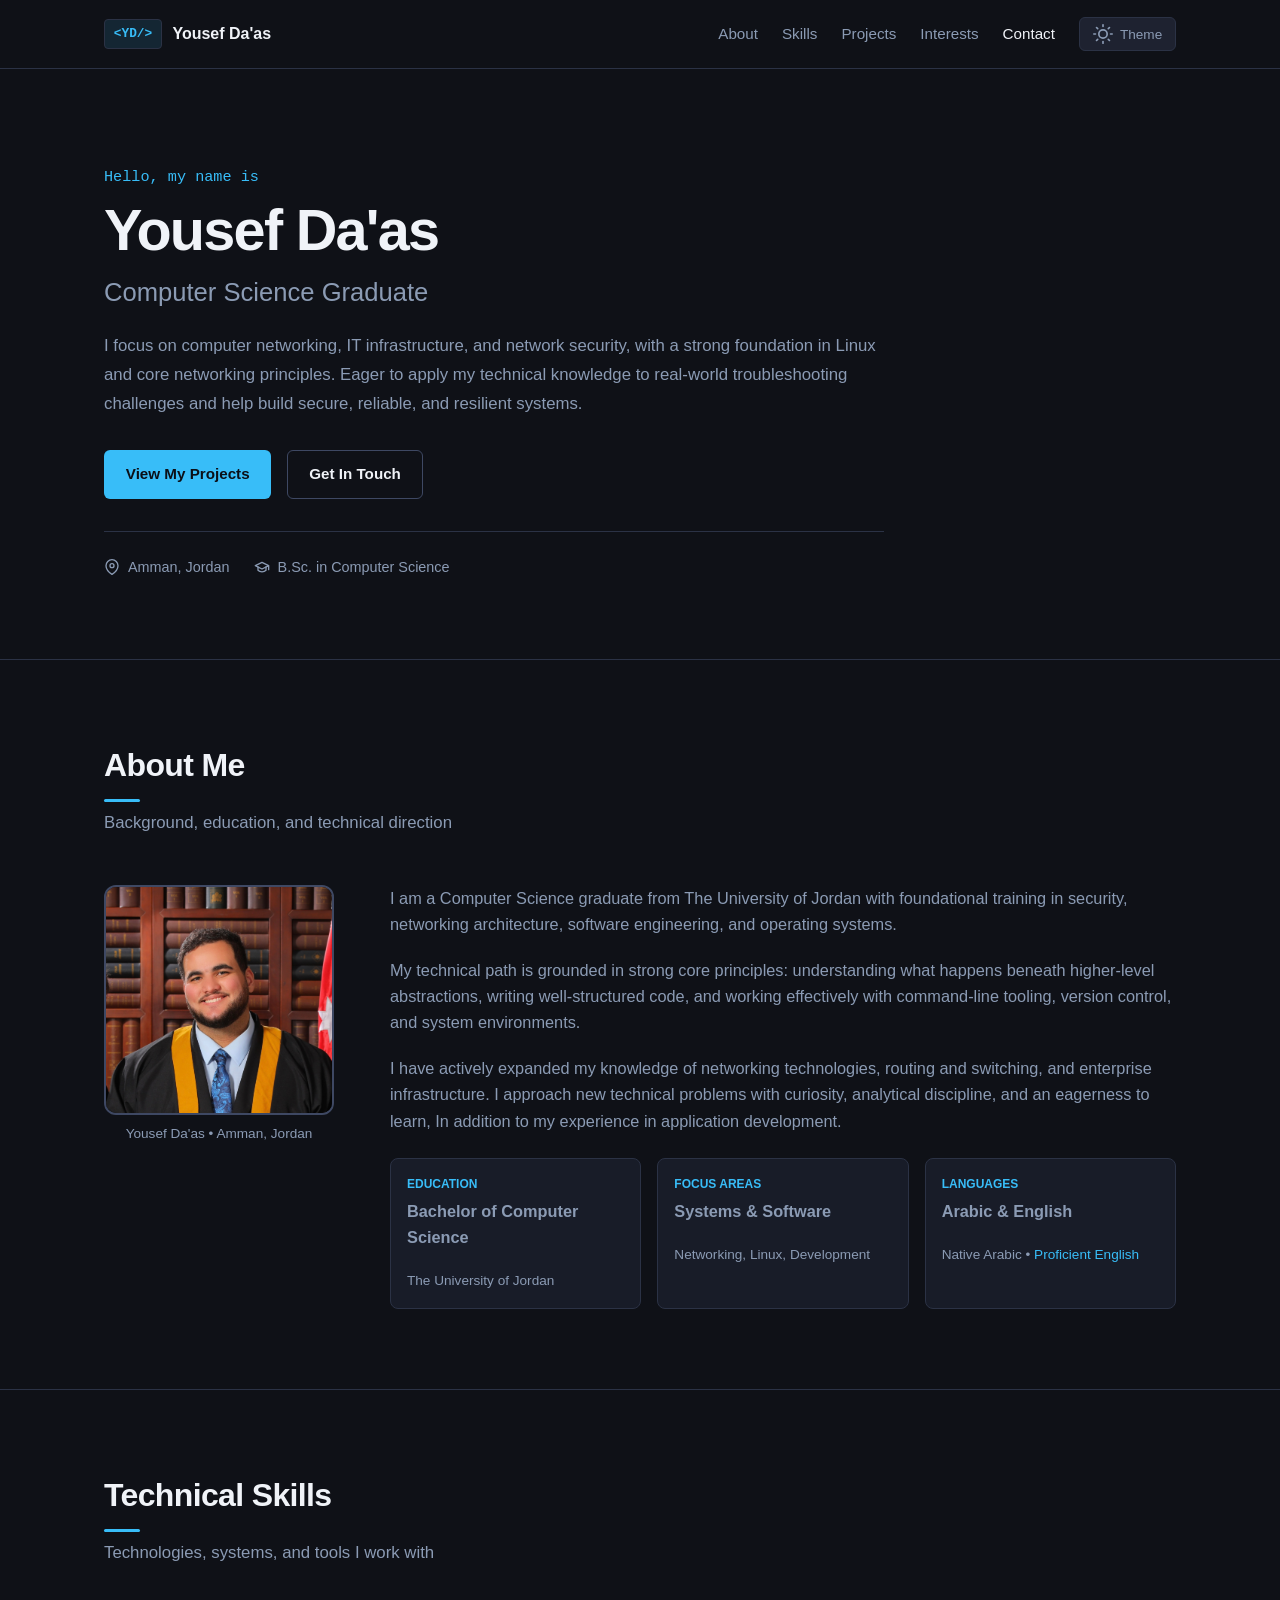
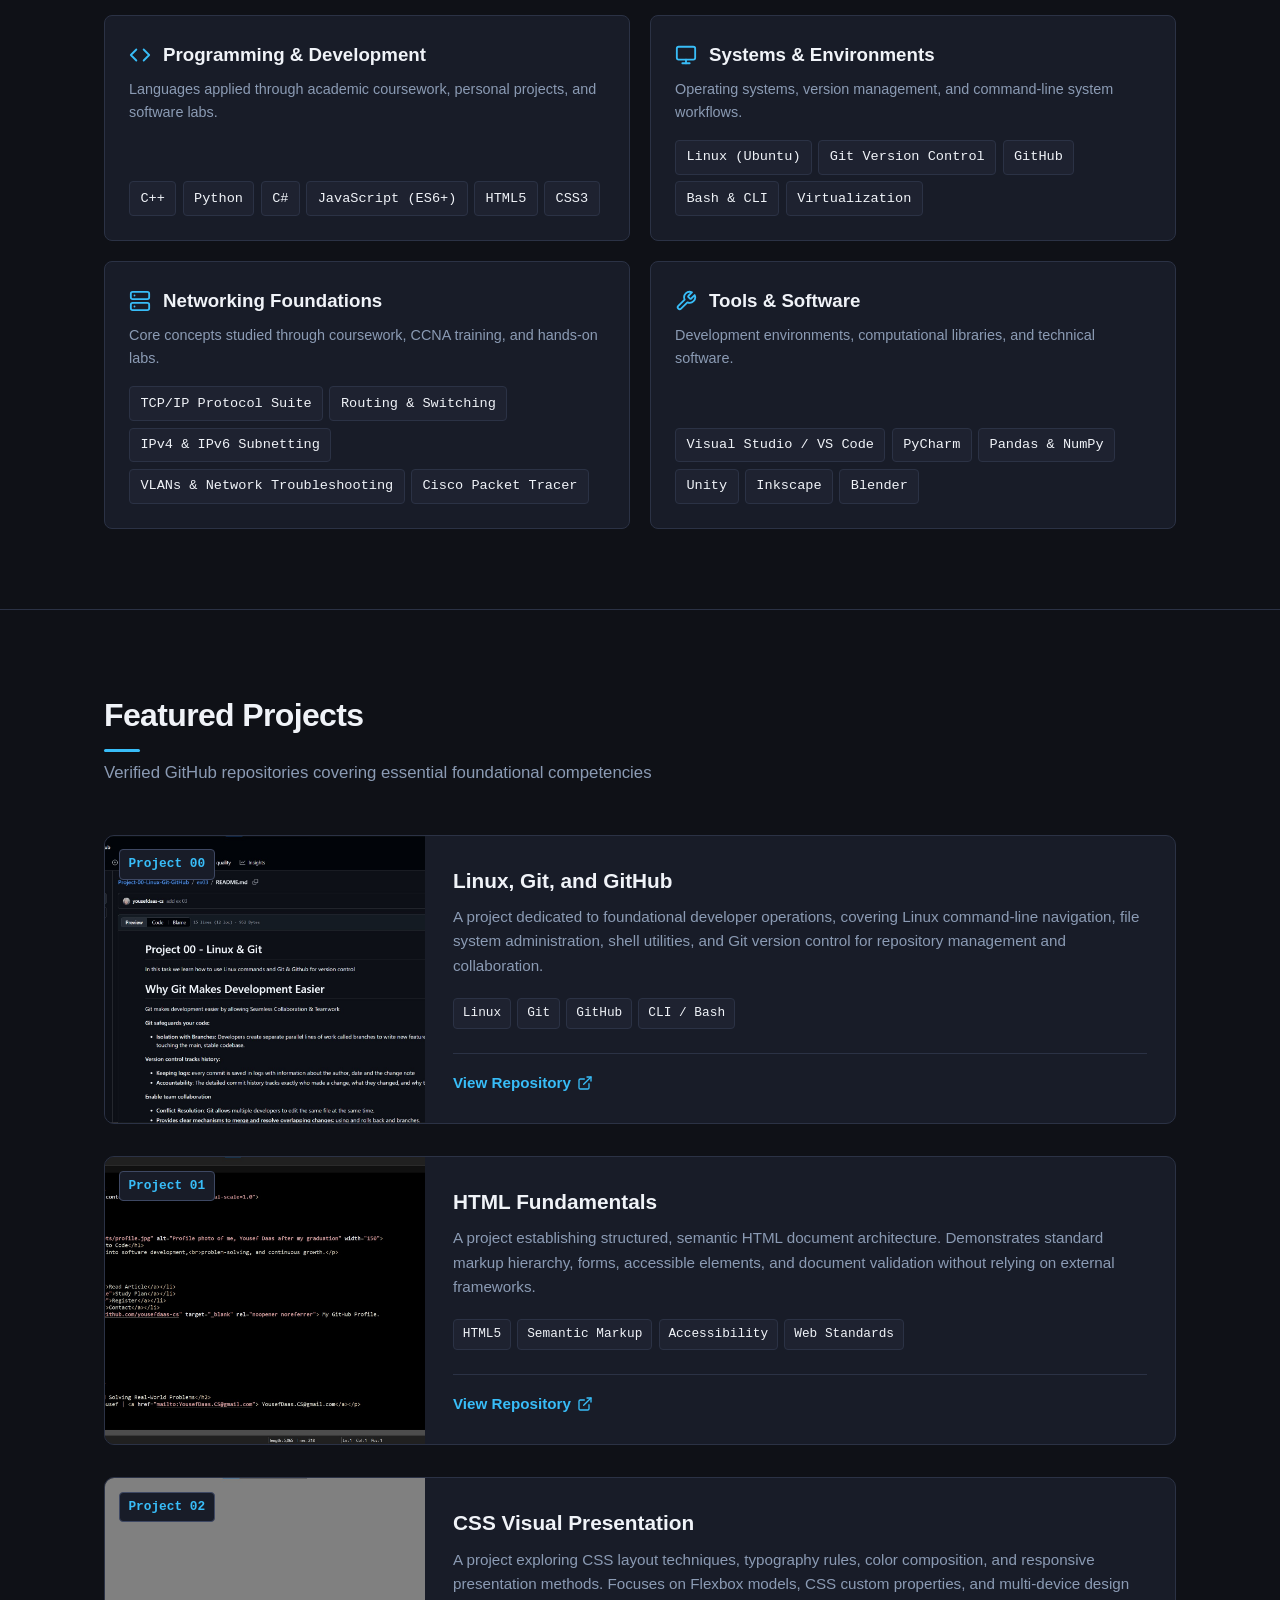
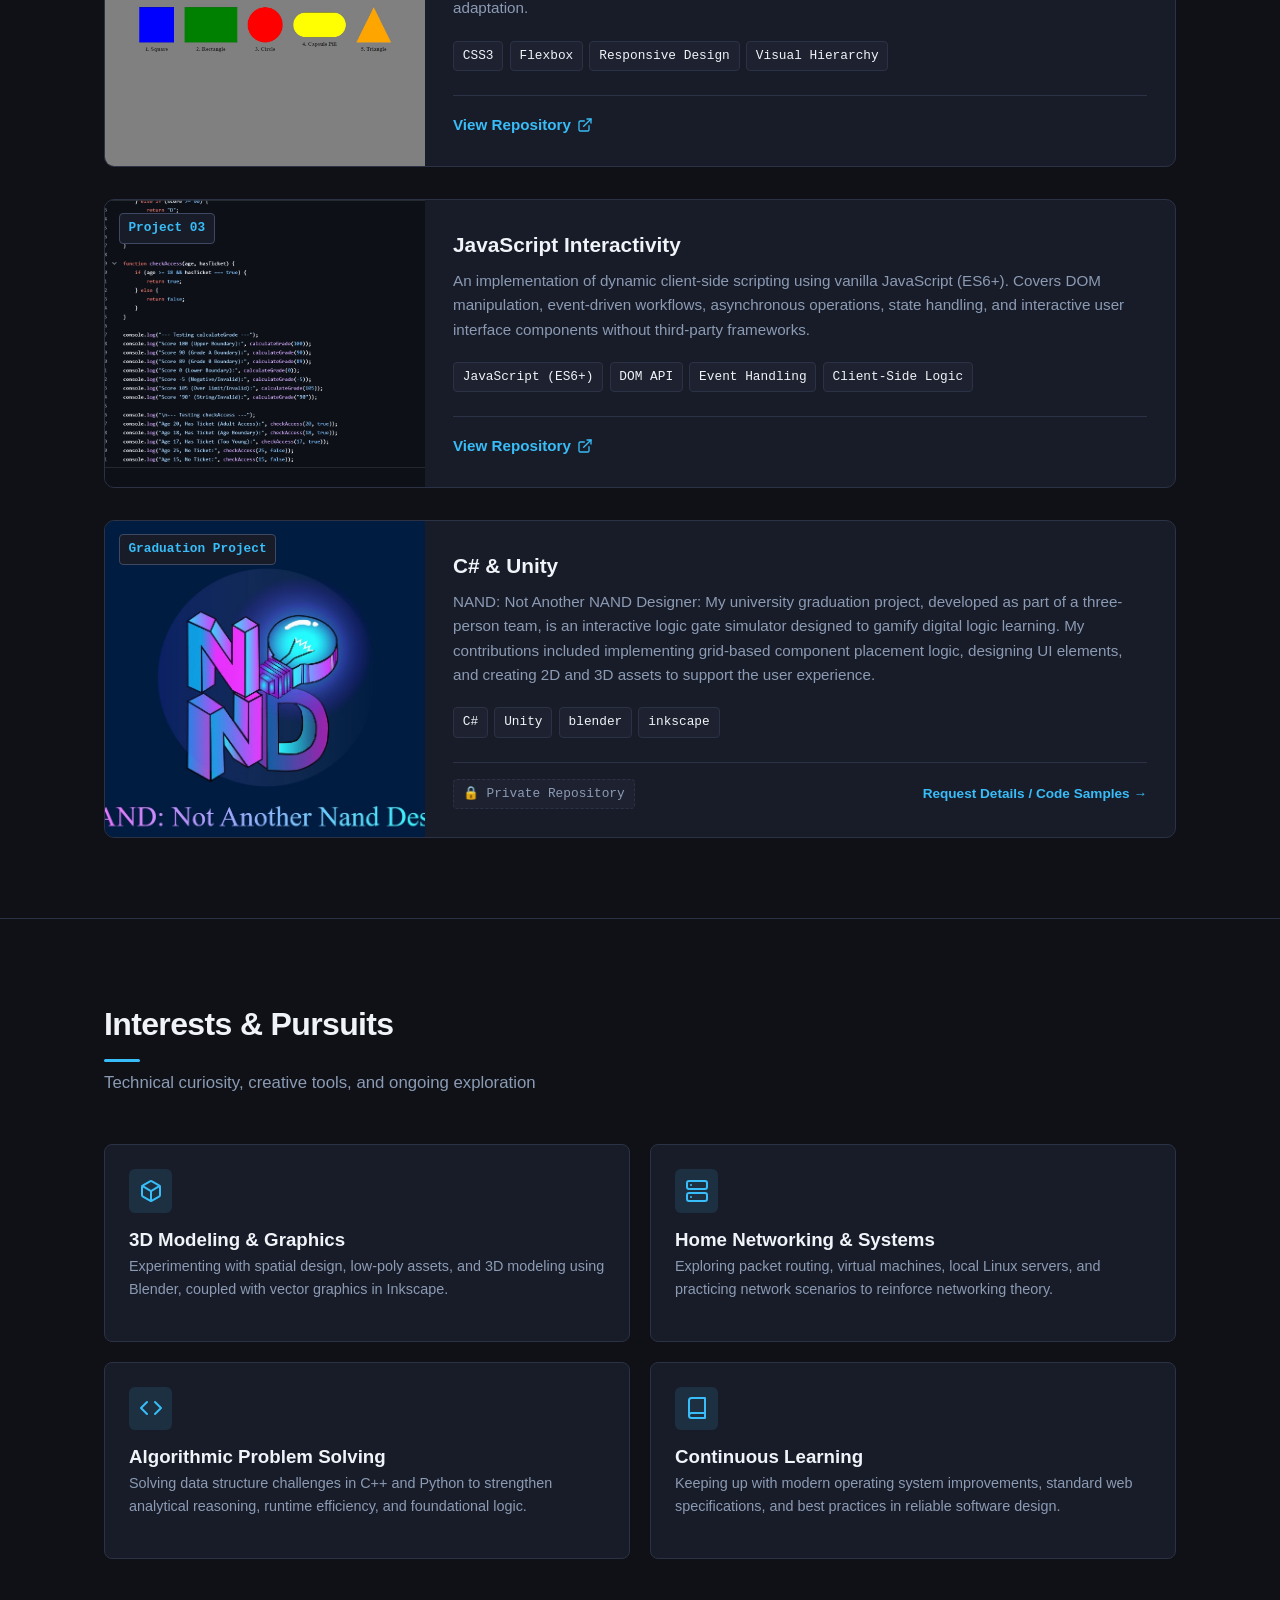
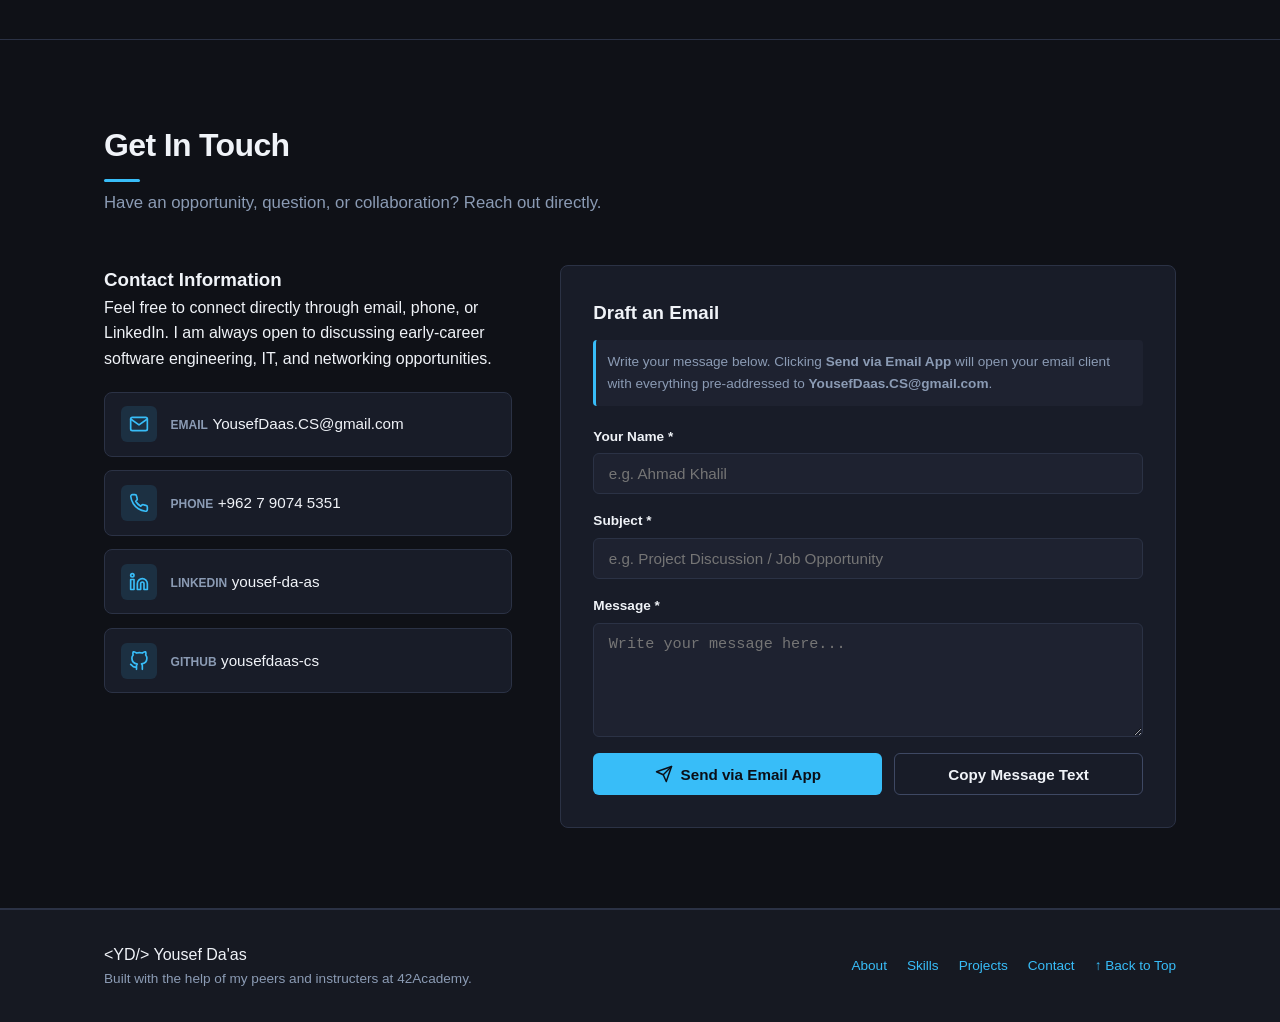
==== commit b04e407c: "Move to Root" ====
--- a/index.html
+++ b/index.html
@@ -73,7 +73,7 @@
           <h1 class="hero-title" id="hero-title">Yousef Da'as</h1>
           <p class="hero-subtitle">Computer Science Graduate</p>
           <p class="hero-description">
-            I build software solutions with a focus on clean fundamentals, Linux-based environments, and computer networking. Eager to tackle real-world engineering challenges and contribute to reliable technical systems.
+			I focus on computer networking, IT infrastructure, and network security, with a strong foundation in Linux and core networking principles. Eager to apply my technical knowledge to real-world troubleshooting challenges and help build secure, reliable, and resilient systems.
           </p>
           <div class="hero-actions">
             <a href="#projects" class="btn btn-primary">View My Projects</a>
@@ -117,24 +117,21 @@
                 width="360" 
                 height="360"
                 loading="lazy"
-                onerror="this.classList.add('is-fallback'); this.nextElementSibling.style.display='flex';"
+                onerror="this.classList.add('image-fallback'); this.nextElementSibling.style.display='flex';"
               >
-              <div class="image-fallback" aria-hidden="true" style="display: none;">
-                <span>YD</span>
-              </div>
             </div>
             <p class="image-caption">Yousef Da'as &bull; Amman, Jordan</p>
           </div>
 
           <div class="about-content">
             <p>
-              I am a Computer Science graduate from The University of Jordan with foundational training in software engineering, operating systems, and networking architecture.
+              I am a Computer Science graduate from The University of Jordan with foundational training in security, networking architecture, software engineering, and operating systems.
             </p>
             <p>
               My technical path is grounded in strong core principles: understanding what happens beneath higher-level abstractions, writing well-structured code, and working effectively with command-line tooling, version control, and system environments.
             </p>
             <p>
-              In addition to application development, I have actively expanded my knowledge of networking technologies, routing and switching, and enterprise infrastructure. I approach new technical problems with curiosity, analytical discipline, and an eagerness to learn.
+              I have actively expanded my knowledge of networking technologies, routing and switching, and enterprise infrastructure. I approach new technical problems with curiosity, analytical discipline, and an eagerness to learn, In addition to my experience in application development.
             </p>
 
             <div class="about-highlights">
@@ -265,18 +262,11 @@
             <div class="project-preview">
               <img 
                 src="assets/project-linux-git.jpg" 
-                alt="Screenshot or graphic preview for Linux, Git, and GitHub project" 
+                alt="Terminal &amp; Git Workflow" 
                 class="project-image"
                 loading="lazy"
-                onerror="this.classList.add('is-fallback'); this.nextElementSibling.style.display='flex';"
+                onerror="this.classList.add('project-fallback'); this.nextElementSibling.style.display='flex';"
               >
-              <div class="project-fallback" aria-hidden="true" style="display: none;">
-                <svg viewBox="0 0 24 24" width="44" height="44" fill="none" stroke="currentColor" stroke-width="1.8" stroke-linecap="round" stroke-linejoin="round">
-                  <polyline points="4 17 10 11 4 5"></polyline>
-                  <line x1="12" y1="19" x2="20" y2="19"></line>
-                </svg>
-                <span>Terminal &amp; Git Workflow</span>
-              </div>
               <span class="project-badge">Project 00</span>
             </div>
 
@@ -315,18 +305,11 @@
             <div class="project-preview">
               <img 
                 src="assets/project-html-fundamentals.jpg" 
-                alt="Screenshot or graphic preview for HTML Fundamentals project" 
+                alt="Semantic HTML5" 
                 class="project-image"
                 loading="lazy"
-                onerror="this.classList.add('is-fallback'); this.nextElementSibling.style.display='flex';"
+                onerror="this.classList.add('project-fallback'); this.nextElementSibling.style.display='flex';"
               >
-              <div class="project-fallback" aria-hidden="true" style="display: none;">
-                <svg viewBox="0 0 24 24" width="44" height="44" fill="none" stroke="currentColor" stroke-width="1.8" stroke-linecap="round" stroke-linejoin="round">
-                  <polyline points="16 18 22 12 16 6"></polyline>
-                  <polyline points="8 6 2 12 8 18"></polyline>
-                </svg>
-                <span>Semantic HTML5</span>
-              </div>
               <span class="project-badge">Project 01</span>
             </div>
 
@@ -365,19 +348,11 @@
             <div class="project-preview">
               <img 
                 src="assets/project-css-presentation.jpg" 
-                alt="Screenshot or graphic preview for CSS Visual Presentation project" 
+                alt="CSS Styling &amp; Layouts" 
                 class="project-image"
                 loading="lazy"
-                onerror="this.classList.add('is-fallback'); this.nextElementSibling.style.display='flex';"
+                onerror="this.classList.add('project-fallback'); this.nextElementSibling.style.display='flex';"
               >
-              <div class="project-fallback" aria-hidden="true" style="display: none;">
-                <svg viewBox="0 0 24 24" width="44" height="44" fill="none" stroke="currentColor" stroke-width="1.8" stroke-linecap="round" stroke-linejoin="round">
-                  <rect x="3" y="3" width="18" height="18" rx="2" ry="2"></rect>
-                  <circle cx="8.5" cy="8.5" r="1.5"></circle>
-                  <polyline points="21 15 16 10 5 21"></polyline>
-                </svg>
-                <span>CSS Styling &amp; Layouts</span>
-              </div>
               <span class="project-badge">Project 02</span>
             </div>
 
@@ -415,19 +390,11 @@
             <div class="project-preview">
               <img 
                 src="assets/project-javascript-interactivity.jpg" 
-                alt="Screenshot or graphic preview for JavaScript Interactivity project" 
+                alt="JS DOM &amp; Logic" 
                 class="project-image"
                 loading="lazy"
-                onerror="this.classList.add('is-fallback'); this.nextElementSibling.style.display='flex';"
+                onerror="this.classList.add('project-fallback'); this.nextElementSibling.style.display='flex';"
               >
-              <div class="project-fallback" aria-hidden="true" style="display: none;">
-                <svg viewBox="0 0 24 24" width="44" height="44" fill="none" stroke="currentColor" stroke-width="1.8" stroke-linecap="round" stroke-linejoin="round">
-                  <polyline points="16 18 22 12 16 6"></polyline>
-                  <polyline points="8 6 2 12 8 18"></polyline>
-                  <line x1="12" y1="2" x2="12" y2="6"></line>
-                </svg>
-                <span>JS DOM &amp; Logic</span>
-              </div>
               <span class="project-badge">Project 03</span>
             </div>
 
@@ -466,30 +433,18 @@
             <div class="project-preview">
               <img 
                 src="assets/NAND.jpg" 
-                alt="Screenshot or graphic preview for Nand, my graduation project" 
+                alt="C# &amp; Unity" 
                 class="project-image"
                 loading="lazy"
-                onerror="this.classList.add('is-fallback'); this.nextElementSibling.style.display='flex';"
+                onerror="this.classList.add('project-fallback'); this.nextElementSibling.style.display='flex';"
               >
-              <div class="project-fallback" aria-hidden="true" style="display: none;">
-			  <svg viewBox="0 0 24 24" width="44" height="44" fill="none" stroke="currentColor" stroke-width="1.8" stroke-linecap="round" stroke-linejoin="round">
-                <path stroke="none" d="M0 0h24v24H0z" fill="none" />
-				<path d="M12 5h3.5a5 5 0 0 1 0 10h-5.5l-4.015 4.227a2.3 2.3 0 0 1 -3.923 -2.035l1.634 -8.173a5 5 0 0 1 4.904 -4.019h3.4" />
-				<path d="M14 15l4.07 4.284a2.3 2.3 0 0 0 3.925 -2.023l-1.6 -8.232" />
-				<path d="M8 9v2" />
-				<path d="M7 10h2" />
-				<path d="M14 10h2" />
-				</svg>
-                <span>C# &amp; Unity</span>
-              </div>
               <span class="project-badge">Graduation Project </span>
             </div>
 
             <div class="project-body">
               <h3 class="project-title">C# &amp; Unity</h3>
               <p class="project-description">
-                NAND: Not Another Nand Designer: Is my graduation project where we a team of 3 worked on Logic gate simulater with the aim to "Gamify the learning". I worked on grid placement logic, UI elements design and creating 2D/3D assets.
-              </p>
+				NAND: Not Another NAND Designer: My university graduation project, developed as part of a three-person team, is an interactive logic gate simulator designed to gamify digital logic learning. My contributions included implementing grid-based component placement logic, designing UI elements, and creating 2D and 3D assets to support the user experience.              </p>
               <div class="project-tags">
                 <span class="tag">C#</span>
                 <span class="tag">Unity</span>
--- a/style.css
+++ b/style.css
@@ -46,7 +46,7 @@
   cursor: pointer; border: 1px solid transparent; transition: 0.15s ease;
 }
 .btn-primary { background: var(--accent); color: #0b0f17; }
-.btn-primary:hover { background: var(--accent-hover); transform: translateY(-1px); }
+.btn-primary:hover { background: var(--accent-hover); color: #ffffff; transform: translateY(-1px); }
 .btn-secondary { background: transparent; color: var(--text); border-color: var(--border-focus); }
 .btn-secondary:hover { background: var(--surface); transform: translateY(-1px); }
 
@@ -99,7 +99,7 @@
 .profile-image { width: 100%; height: 100%; object-fit: cover; }
 .image-fallback, .project-fallback {
   width: 100%; height: 100%; display: flex; flex-direction: column; align-items: center; justify-content: center;
-  background: var(--surface); color: var(--accent); font-family: ui-monospace, monospace; font-size: 2.5rem; font-weight: 700;
+  background: var(--surface); color: var(--accent); font-family: ui-monospace, monospace; font-size: 1.0rem; font-weight: 700;
 }
 .image-caption { font-size: 0.85rem; color: var(--text-muted); margin-top: 0.5rem; }
 .about-content p { color: var(--text-muted); font-size: 1.02rem; margin-bottom: 1.25rem; }
@@ -177,7 +177,4 @@
   .nav-toggle[aria-expanded="true"] .hamburger-bar:nth-child(2) { opacity: 0; }
   .nav-toggle[aria-expanded="true"] .hamburger-bar:nth-child(3) { transform: translateY(-6px) rotate(-45deg); }
   .skill-category-card, .interest-item { flex: 1 1 100%; }
-}
-@media (prefers-reduced-motion: reduce) {
-  *, *::before, *::after { animation-duration: 0.01ms !important; transition-duration: 0.01ms !important; scroll-behavior: auto !important; }
 }
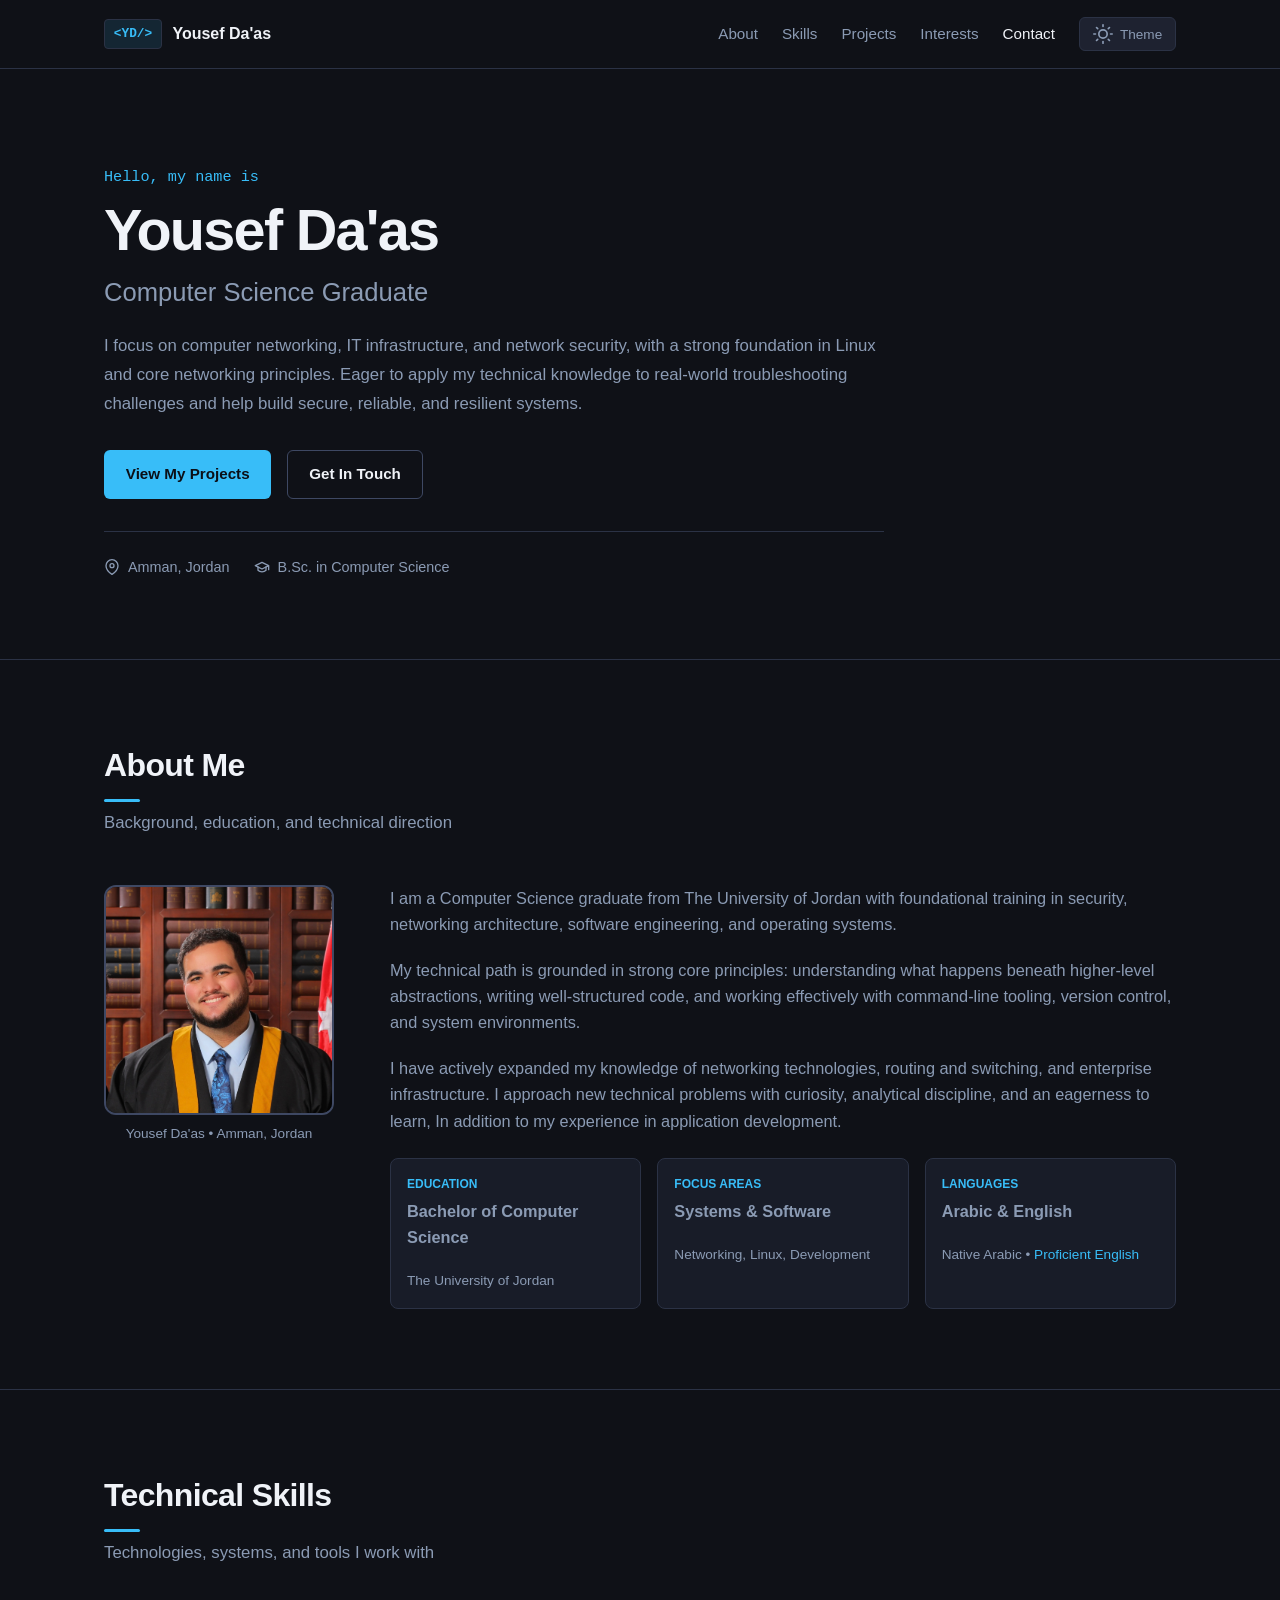
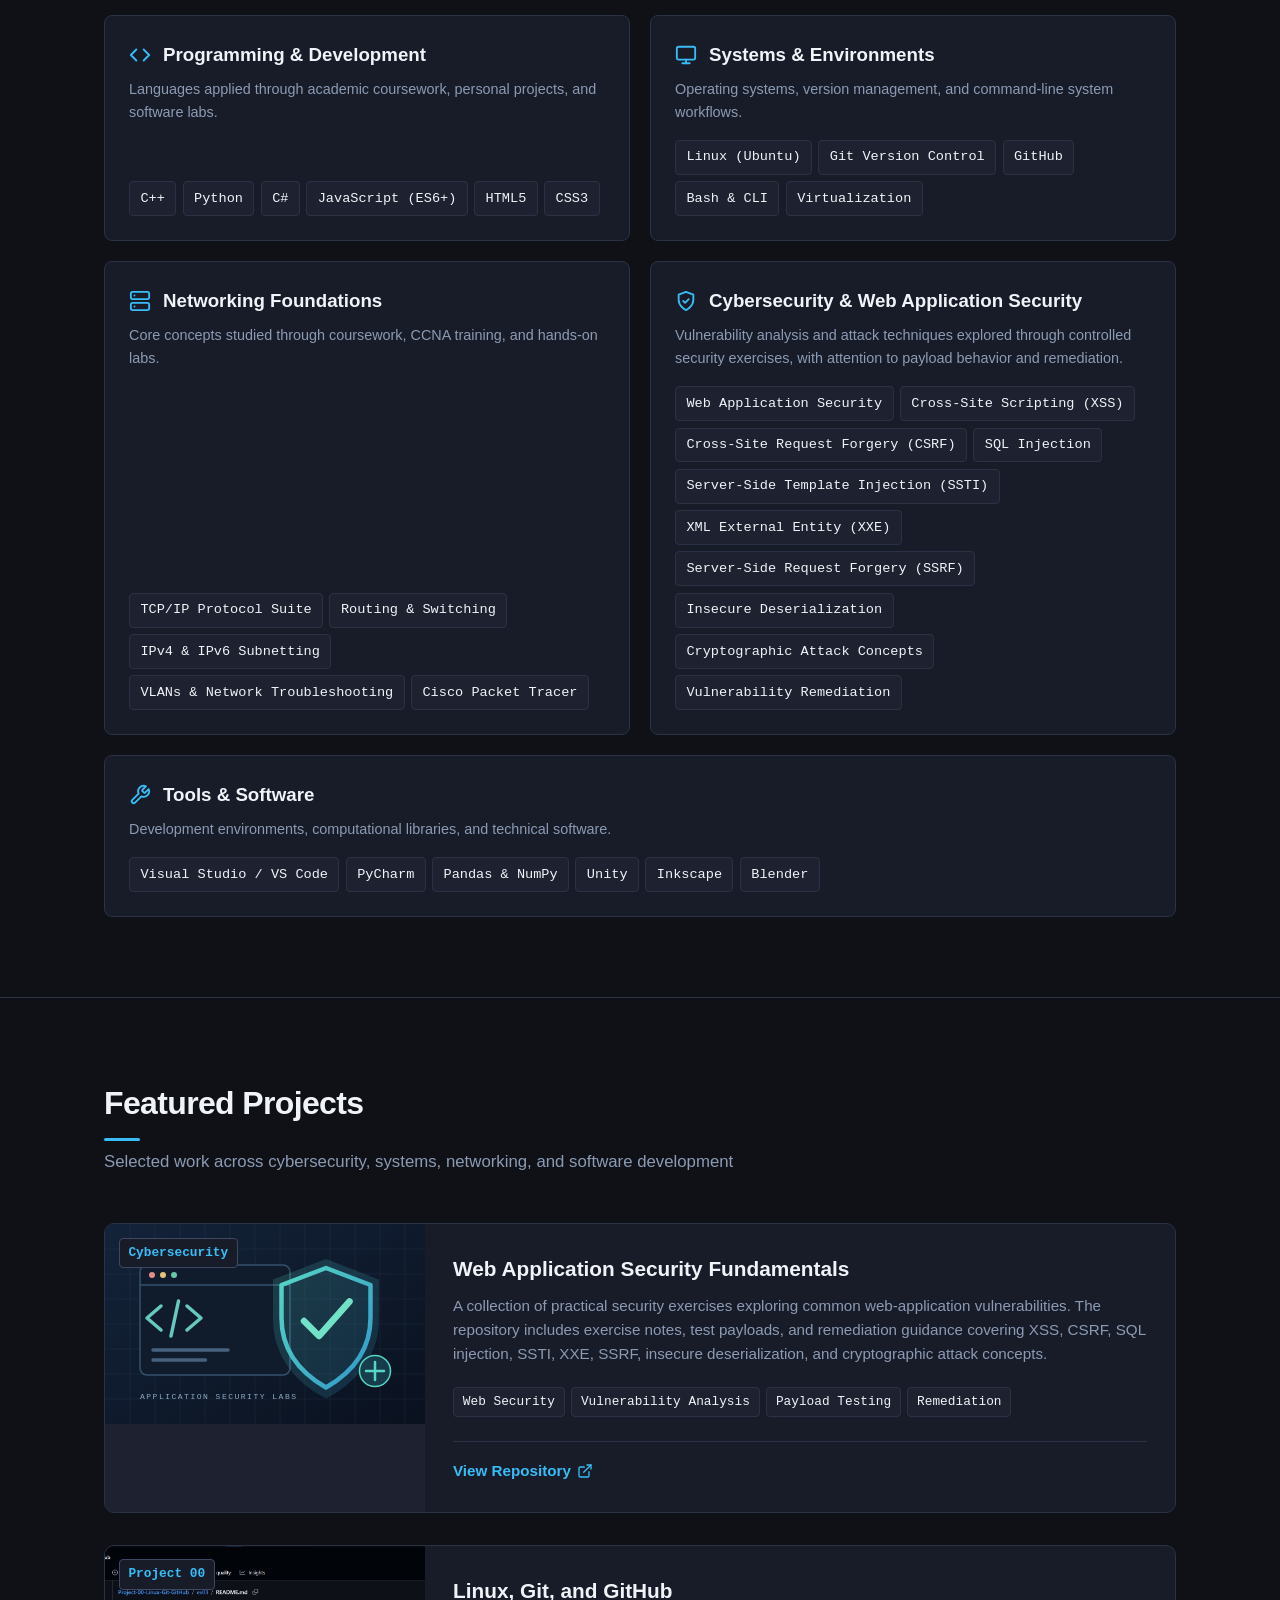
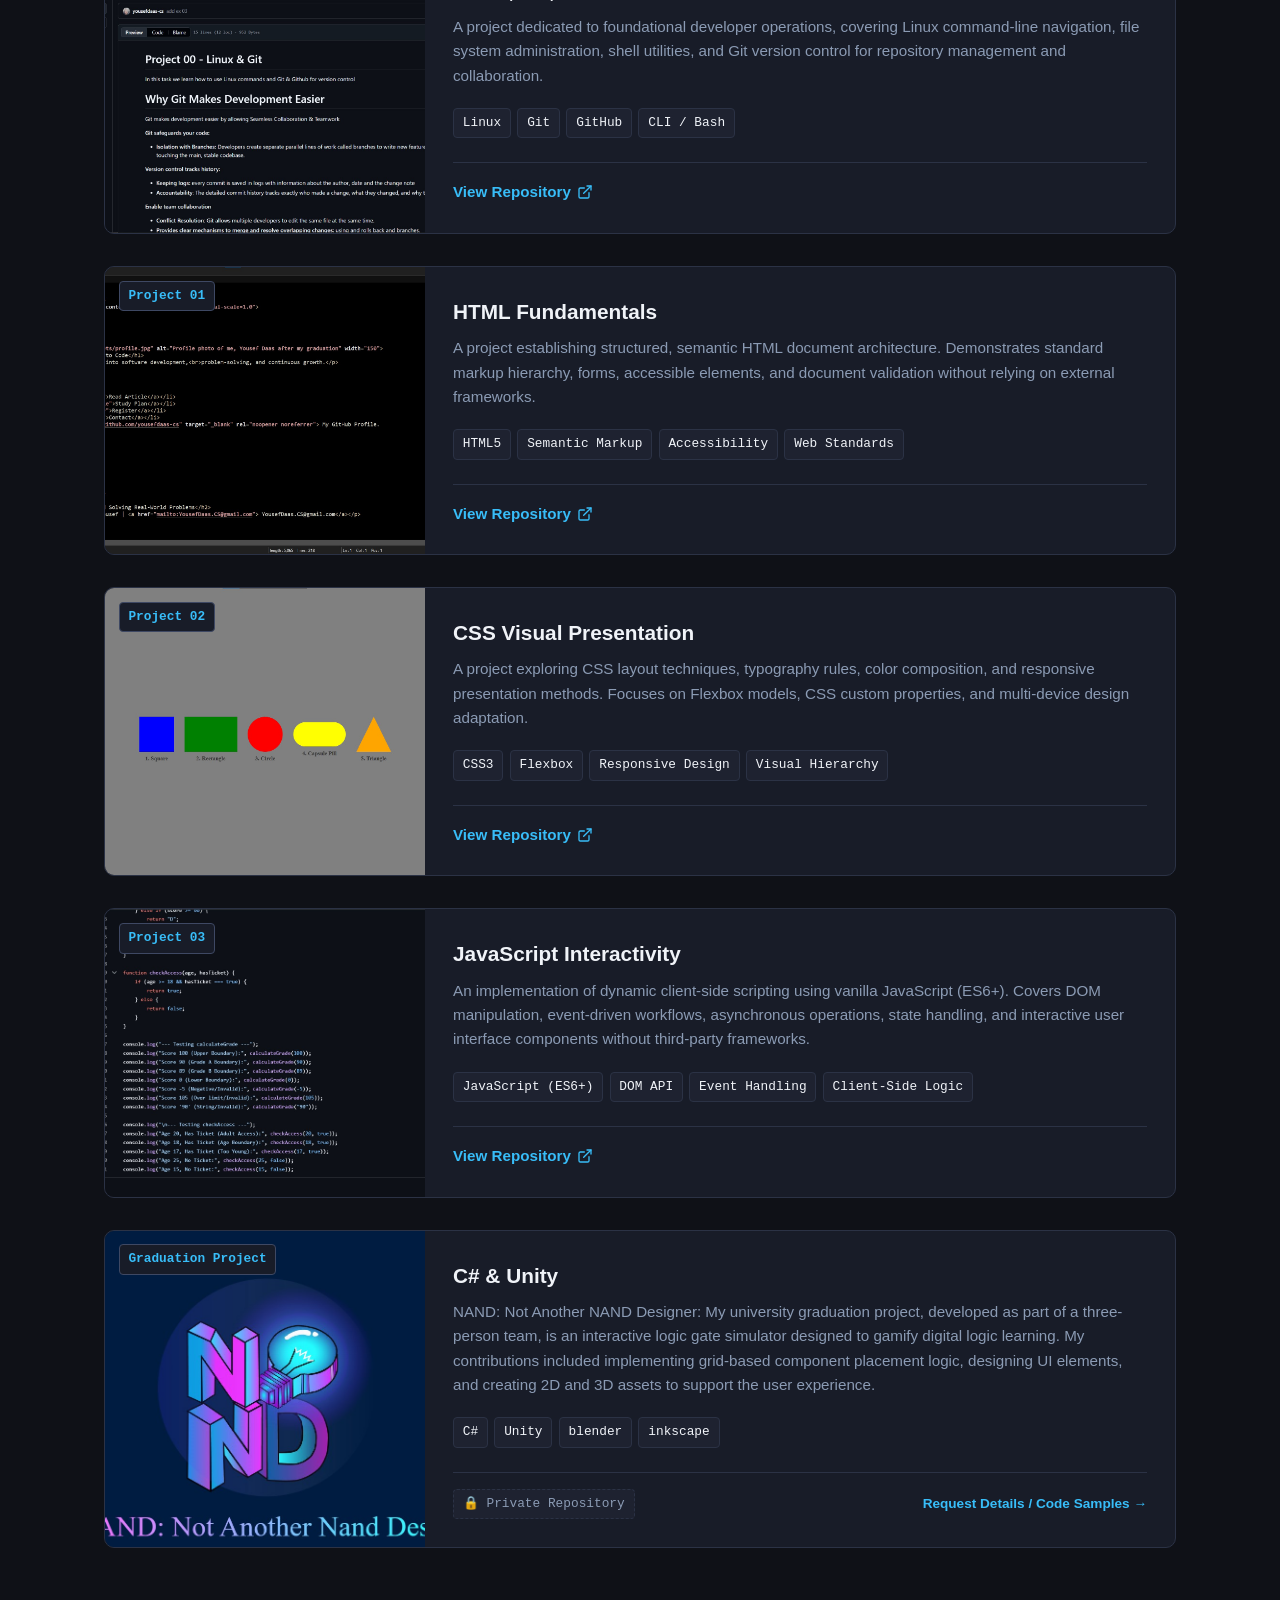
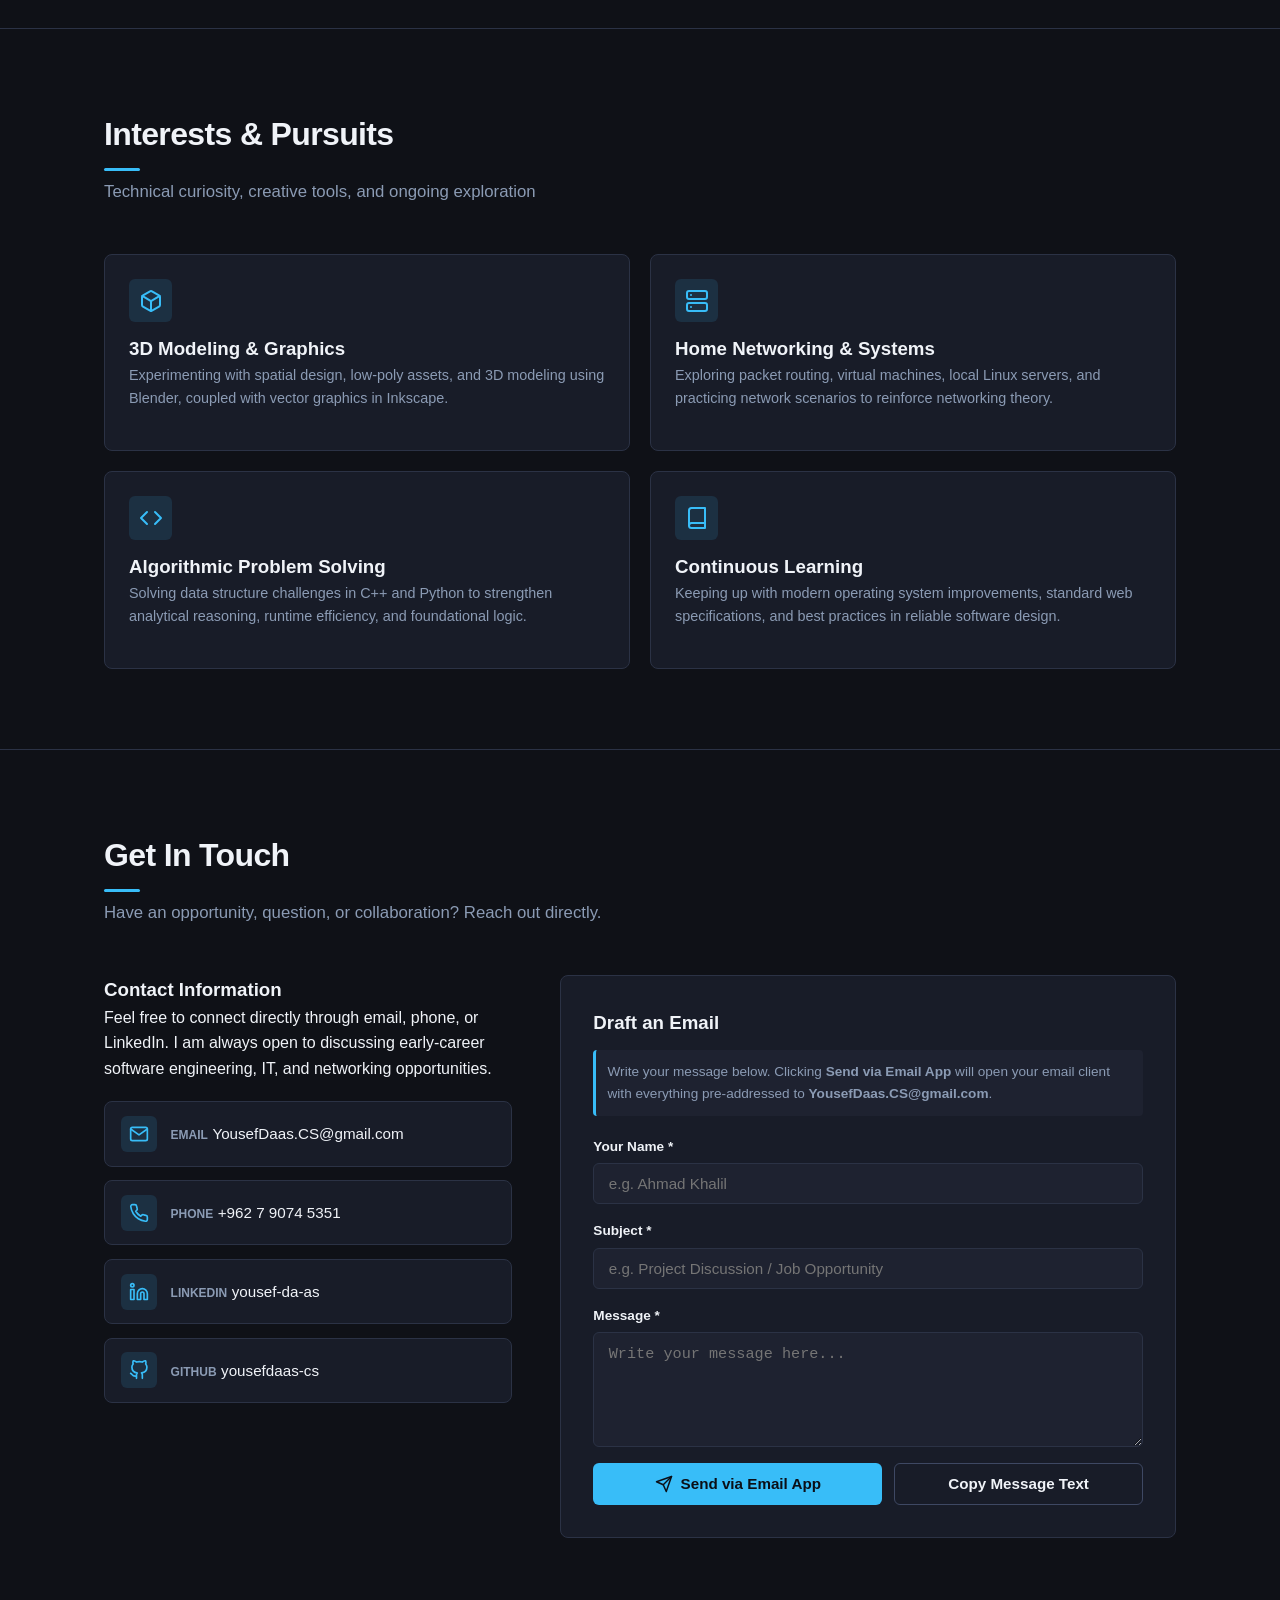
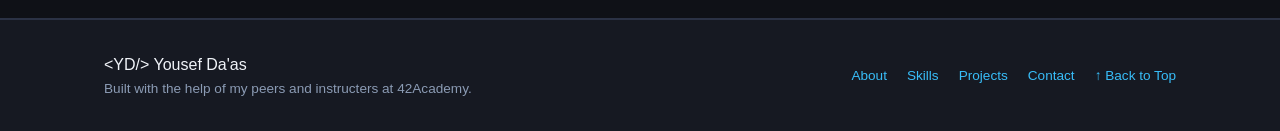
==== commit a91bea4b: "Add cybersecurity skills and featured security project" ====
--- a/index.html
+++ b/index.html
@@ -3,8 +3,8 @@
 <head>
   <meta charset="UTF-8">
   <meta name="viewport" content="width=device-width, initial-scale=1.0">
-  <meta name="description" content="Personal portfolio of Yousef Da'as, a Computer Science graduate showcasing software development, systems, and networking projects.">
-  <title>Yousef Da'as | Computer Science Portfolio</title>
+  <meta name="description" content="Personal portfolio of Yousef Da'as, a Computer Science graduate focused on cybersecurity, networking, IT infrastructure, and software projects.">
+  <title>Yousef Da'as | Cybersecurity &amp; IT Portfolio</title>
   <link rel="stylesheet" href="style.css">
 </head>
 <body id="top">
@@ -226,7 +226,33 @@
             </ul>
           </article>
 
-          <!-- Category 4 -->
+
+
+          <!-- Category 4: Cybersecurity -->
+          <article class="skill-category-card">
+            <div class="category-header">
+              <svg viewBox="0 0 24 24" width="22" height="22" fill="none" stroke="currentColor" stroke-width="2" stroke-linecap="round" stroke-linejoin="round" class="category-icon" aria-hidden="true">
+                <path d="M12 22s8-4 8-11V5l-8-3-8 3v6c0 7 8 11 8 11z"></path>
+                <path d="m9 12 2 2 4-4"></path>
+              </svg>
+              <h3 class="category-title">Cybersecurity &amp; Web Application Security</h3>
+            </div>
+            <p class="category-desc">Vulnerability analysis and attack techniques explored through controlled security exercises, with attention to payload behavior and remediation.</p>
+            <ul class="skill-pill-list">
+              <li class="skill-pill">Web Application Security</li>
+              <li class="skill-pill">Cross-Site Scripting (XSS)</li>
+              <li class="skill-pill">Cross-Site Request Forgery (CSRF)</li>
+              <li class="skill-pill">SQL Injection</li>
+              <li class="skill-pill">Server-Side Template Injection (SSTI)</li>
+              <li class="skill-pill">XML External Entity (XXE)</li>
+              <li class="skill-pill">Server-Side Request Forgery (SSRF)</li>
+              <li class="skill-pill">Insecure Deserialization</li>
+              <li class="skill-pill">Cryptographic Attack Concepts</li>
+              <li class="skill-pill">Vulnerability Remediation</li>
+            </ul>
+          </article>
+
+          <!-- Category 5 -->
           <article class="skill-category-card">
             <div class="category-header">
               <svg viewBox="0 0 24 24" width="22" height="22" fill="none" stroke="currentColor" stroke-width="2" stroke-linecap="round" stroke-linejoin="round" class="category-icon" aria-hidden="true">
@@ -253,10 +279,76 @@
       <div class="container">
         <div class="section-header">
           <h2 class="section-title" id="projects-title">Featured Projects</h2>
-          <p class="section-subtitle">Verified GitHub repositories covering essential foundational competencies</p>
+          <p class="section-subtitle">Selected work across cybersecurity, systems, networking, and software development</p>
         </div>
 
         <div class="projects-grid">
+
+          <!-- Cybersecurity Project -->
+          <article class="project-card">
+            <div class="project-preview">
+              <svg class="project-art" viewBox="0 0 640 400" role="img" aria-labelledby="security-art-title security-art-desc" xmlns="http://www.w3.org/2000/svg">
+                <title id="security-art-title">Web application security illustration</title>
+                <desc id="security-art-desc">A shield protecting a browser window, with code and security scan indicators.</desc>
+                <defs>
+                  <linearGradient id="sec-bg" x1="0" y1="0" x2="1" y2="1">
+                    <stop offset="0" stop-color="#14243a"/>
+                    <stop offset="1" stop-color="#0b1220"/>
+                  </linearGradient>
+                  <linearGradient id="sec-shield" x1="0" y1="0" x2="1" y2="1">
+                    <stop offset="0" stop-color="#56d6c5"/>
+                    <stop offset="1" stop-color="#3297c8"/>
+                  </linearGradient>
+                </defs>
+                <rect width="640" height="400" fill="url(#sec-bg)"/>
+                <g opacity=".13" stroke="#7da7c9" stroke-width="1">
+                  <path d="M0 50H640M0 100H640M0 150H640M0 200H640M0 250H640M0 300H640M0 350H640"/>
+                  <path d="M50 0V400M100 0V400M150 0V400M200 0V400M250 0V400M300 0V400M350 0V400M400 0V400M450 0V400M500 0V400M550 0V400M600 0V400"/>
+                </g>
+                <rect x="70" y="82" width="300" height="220" rx="14" fill="#101b2b" stroke="#35506b" stroke-width="3"/>
+                <path d="M70 122h300" stroke="#35506b" stroke-width="3"/>
+                <circle cx="94" cy="102" r="6" fill="#e58d86"/><circle cx="116" cy="102" r="6" fill="#e5c477"/><circle cx="138" cy="102" r="6" fill="#68c7a8"/>
+                <path d="m112 164-28 24 28 24M164 164l28 24-28 24M147 154l-15 70" fill="none" stroke="#65c9c0" stroke-width="7" stroke-linecap="round" stroke-linejoin="round"/>
+                <path d="M96 252h150M96 272h105" stroke="#45627e" stroke-width="7" stroke-linecap="round"/>
+                <path d="M442 70 548 111v78c0 83-54 133-106 160-52-27-106-77-106-160v-78z" fill="url(#sec-shield)" opacity=".18"/>
+                <path d="M442 88 531 122v66c0 69-42 112-89 139-47-27-89-70-89-139v-66z" fill="none" stroke="url(#sec-shield)" stroke-width="9" stroke-linejoin="round"/>
+                <path d="m398 194 30 30 61-69" fill="none" stroke="#73e1c7" stroke-width="13" stroke-linecap="round" stroke-linejoin="round"/>
+                <circle cx="540" cy="294" r="31" fill="#173c4b" stroke="#56d6c5" stroke-width="3"/>
+                <path d="M540 276v36M522 294h36" stroke="#56d6c5" stroke-width="5" stroke-linecap="round"/>
+                <text x="70" y="350" fill="#8da9c4" font-family="monospace" font-size="16" letter-spacing="3">APPLICATION SECURITY LABS</text>
+              </svg>
+              <span class="project-badge">Cybersecurity</span>
+            </div>
+            <div class="project-body">
+              <h3 class="project-title">Web Application Security Fundamentals</h3>
+              <p class="project-description">
+                A collection of practical security exercises exploring common web-application vulnerabilities. The repository includes exercise notes, test payloads, and remediation guidance covering XSS, CSRF, SQL injection, SSTI, XXE, SSRF, insecure deserialization, and cryptographic attack concepts.
+              </p>
+              <div class="project-tags">
+                <span class="tag">Web Security</span>
+                <span class="tag">Vulnerability Analysis</span>
+                <span class="tag">Payload Testing</span>
+                <span class="tag">Remediation</span>
+              </div>
+              <div class="project-footer">
+                <a
+                  href="https://github.com/yousefdaas-cs/Pro-Piscine---Web-Application-Security-Fundamentals"
+                  class="project-link"
+                  target="_blank"
+                  rel="noopener noreferrer"
+                  aria-label="View Web Application Security Fundamentals repository on GitHub (opens in new tab)"
+                >
+                  <span>View Repository</span>
+                  <svg viewBox="0 0 24 24" width="16" height="16" fill="none" stroke="currentColor" stroke-width="2" stroke-linecap="round" stroke-linejoin="round" aria-hidden="true">
+                    <path d="M18 13v6a2 2 0 0 1-2 2H5a2 2 0 0 1-2-2V8a2 2 0 0 1 2-2h6"></path>
+                    <polyline points="15 3 21 3 21 9"></polyline>
+                    <line x1="10" y1="14" x2="21" y2="3"></line>
+                  </svg>
+                </a>
+              </div>
+            </div>
+          </article>
+
           <!-- Project 1 -->
           <article class="project-card">
             <div class="project-preview">
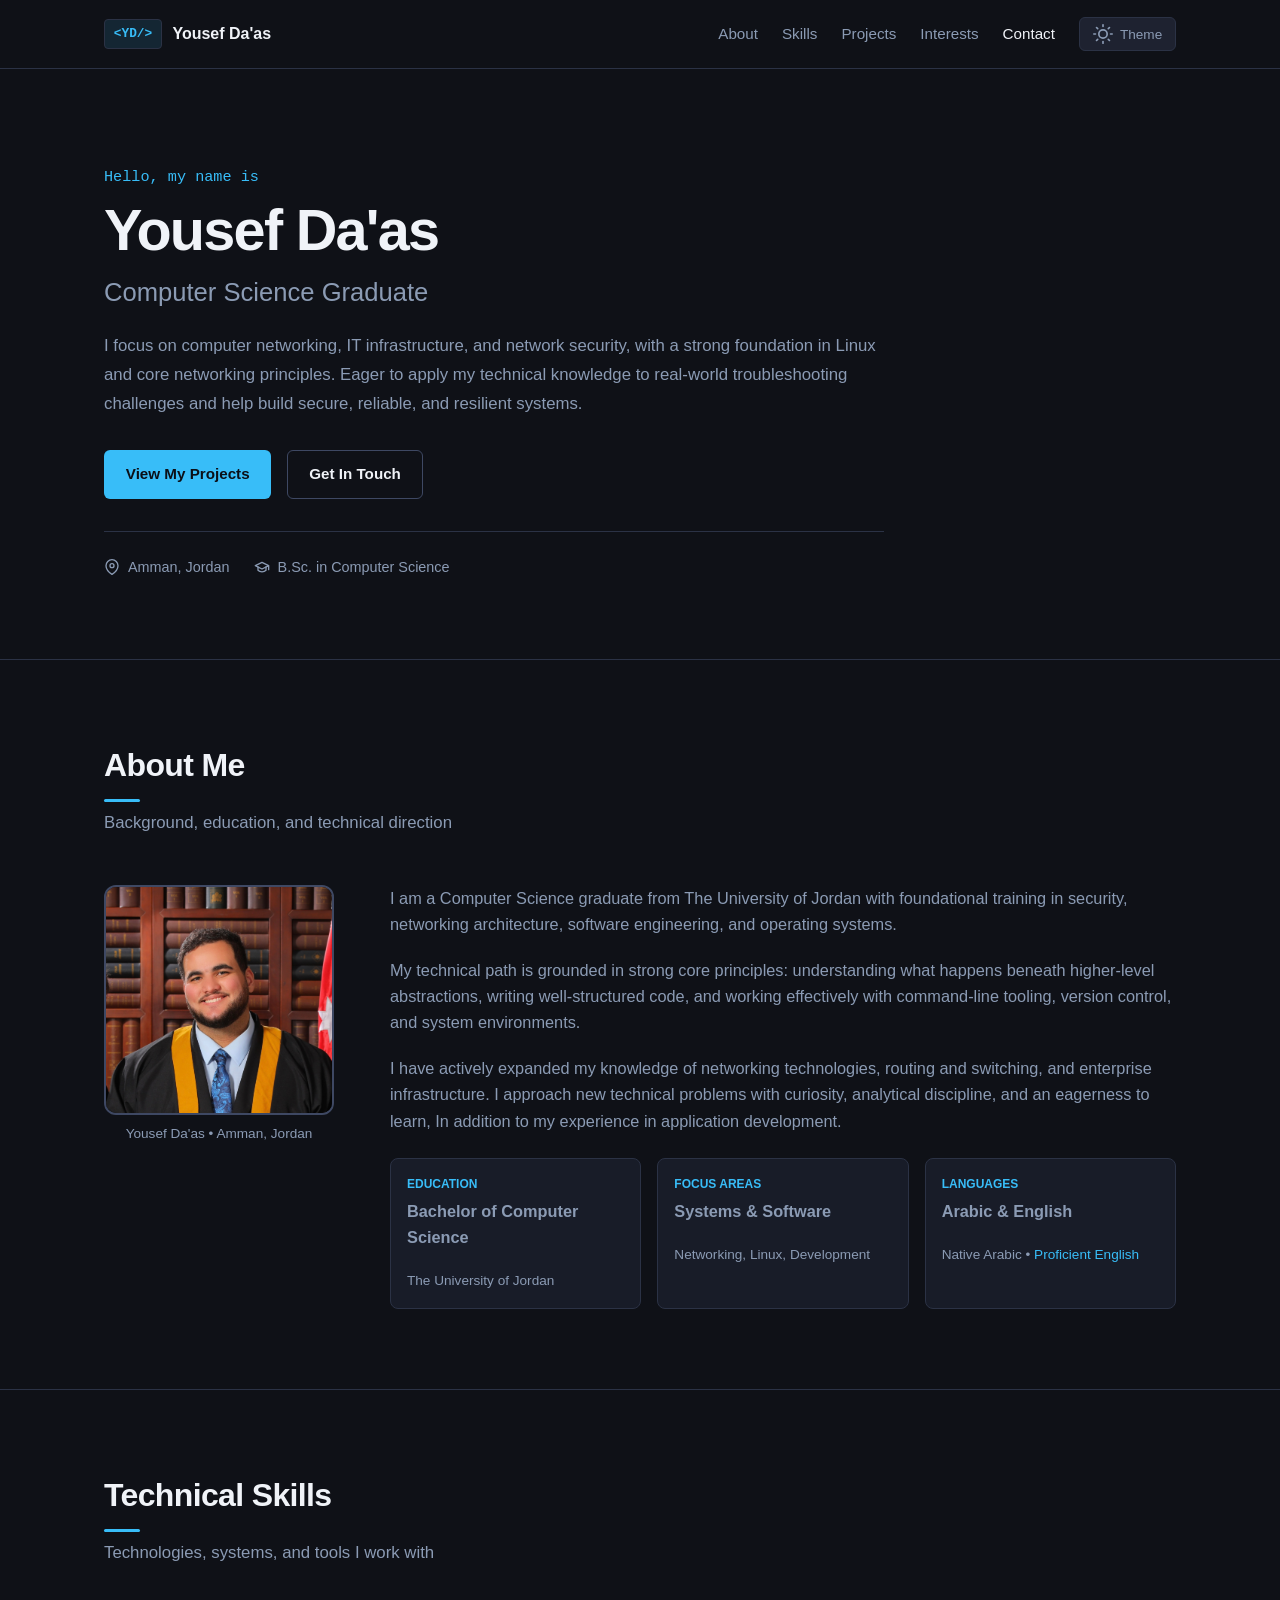
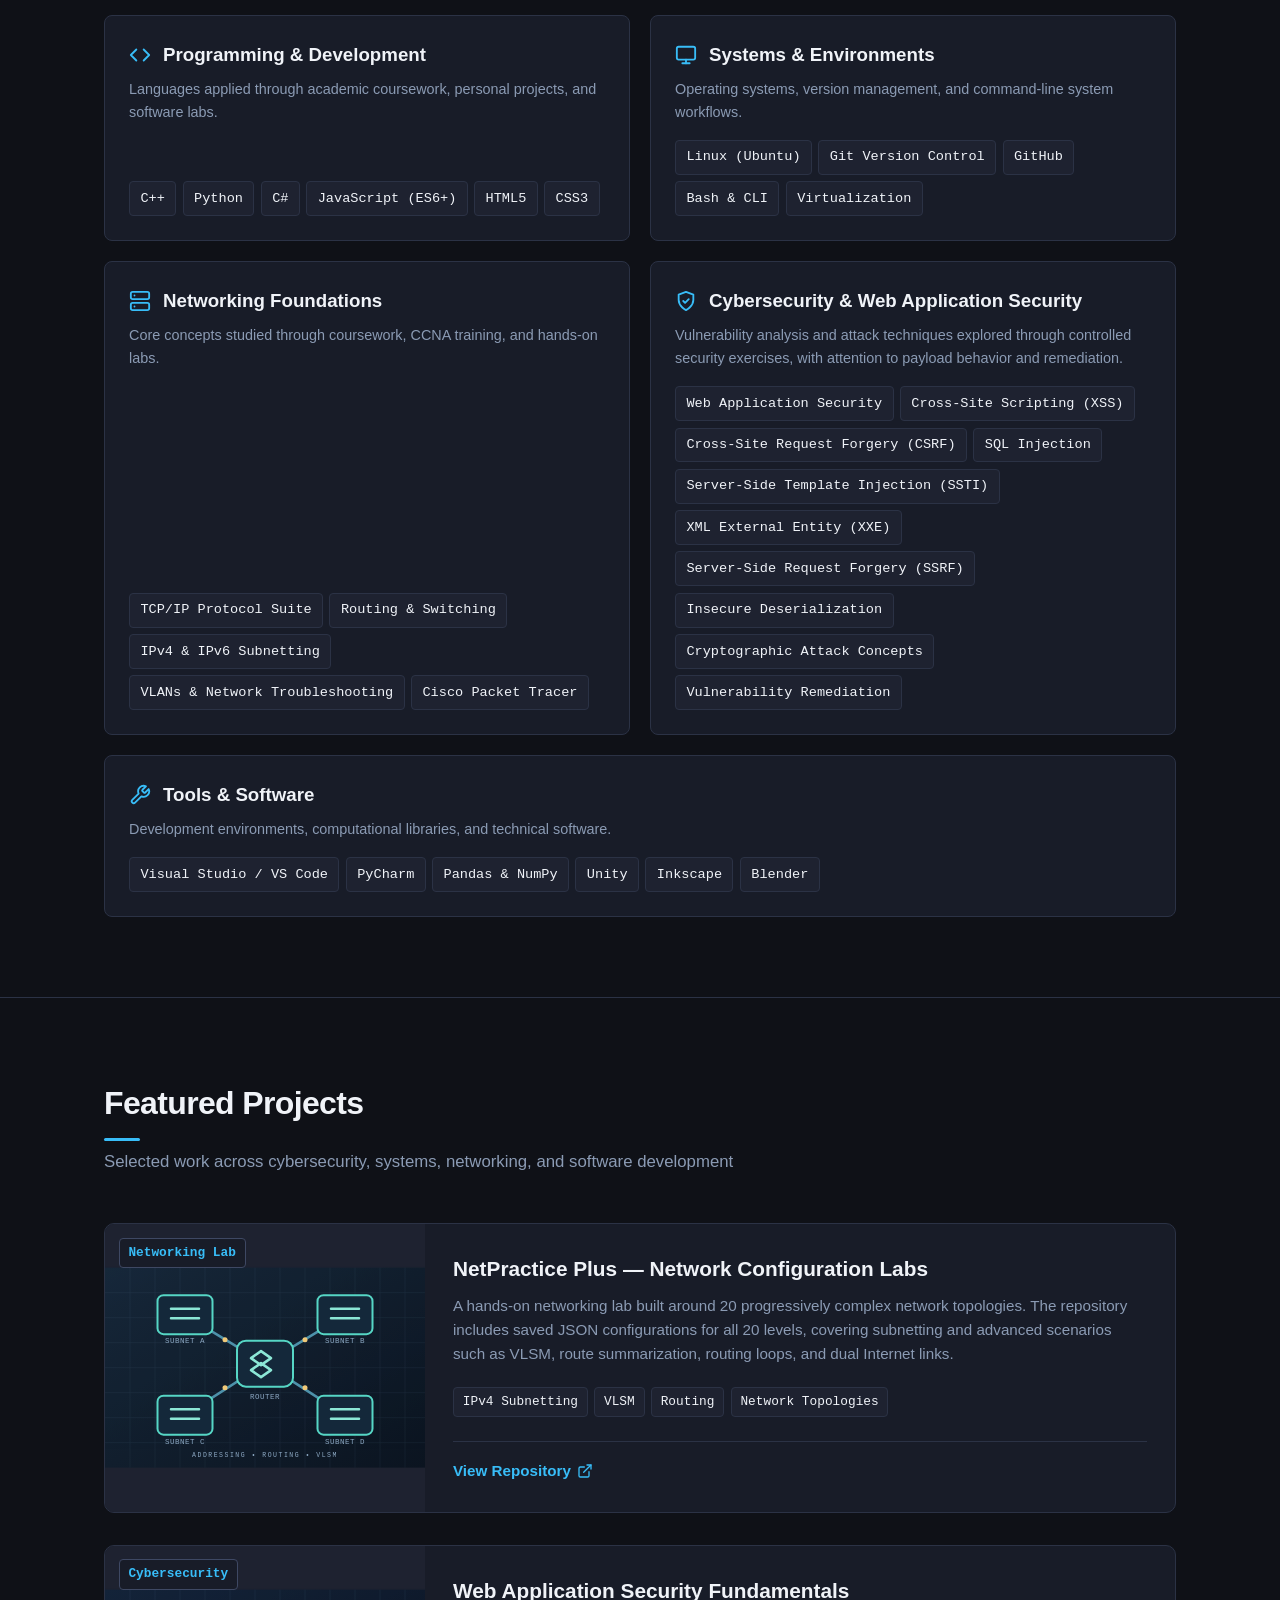
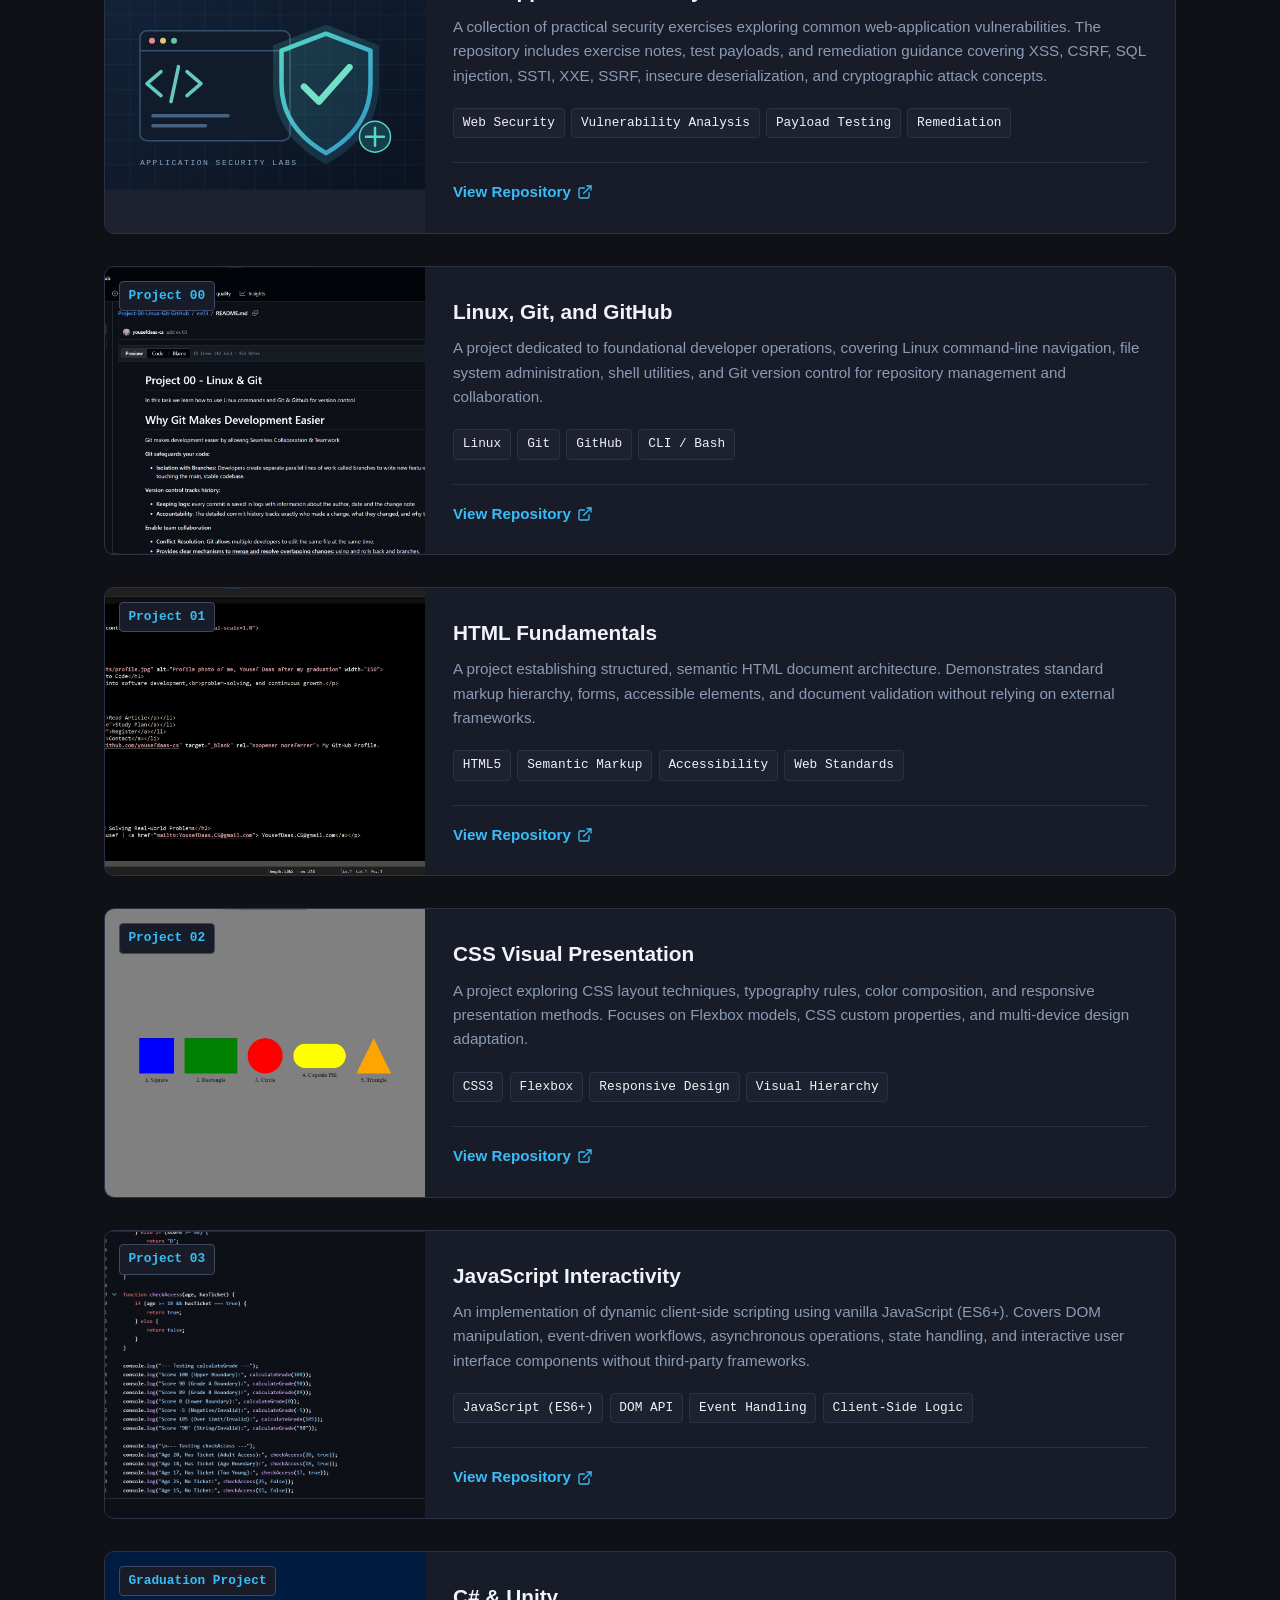
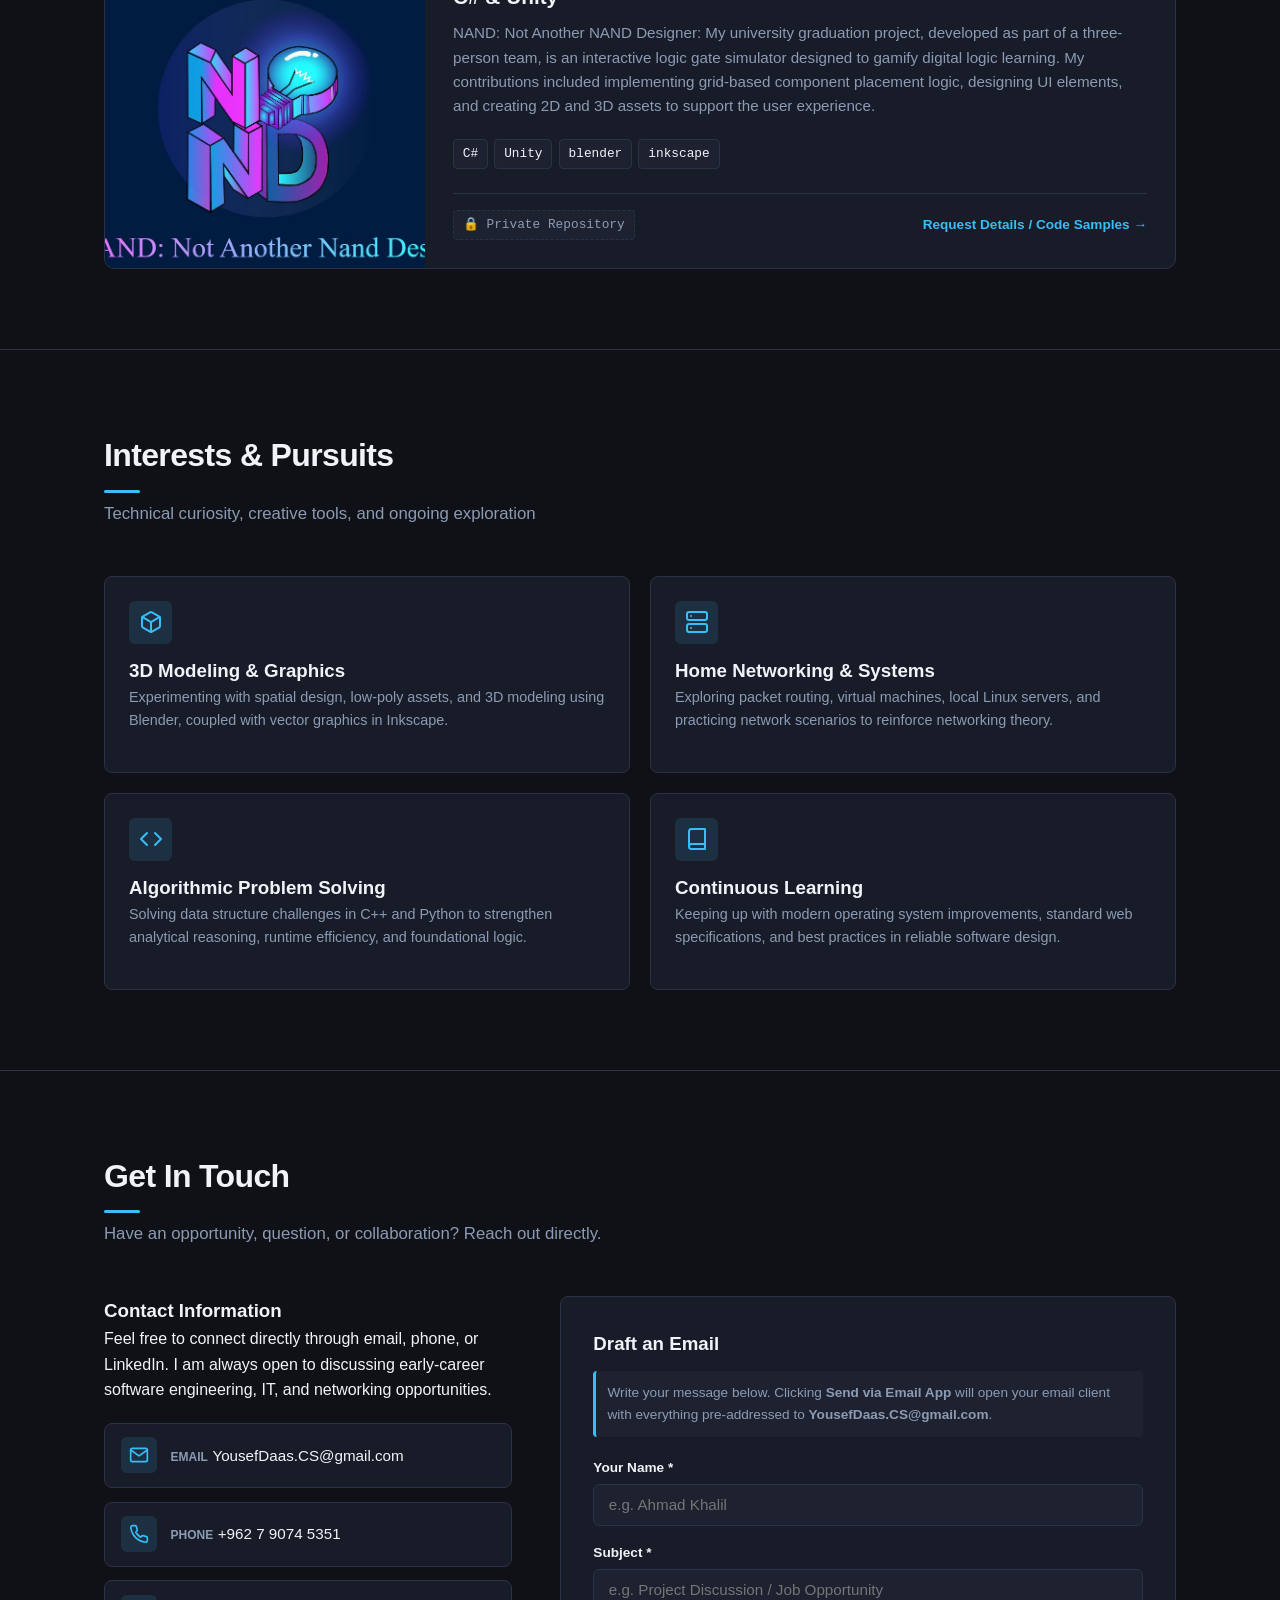
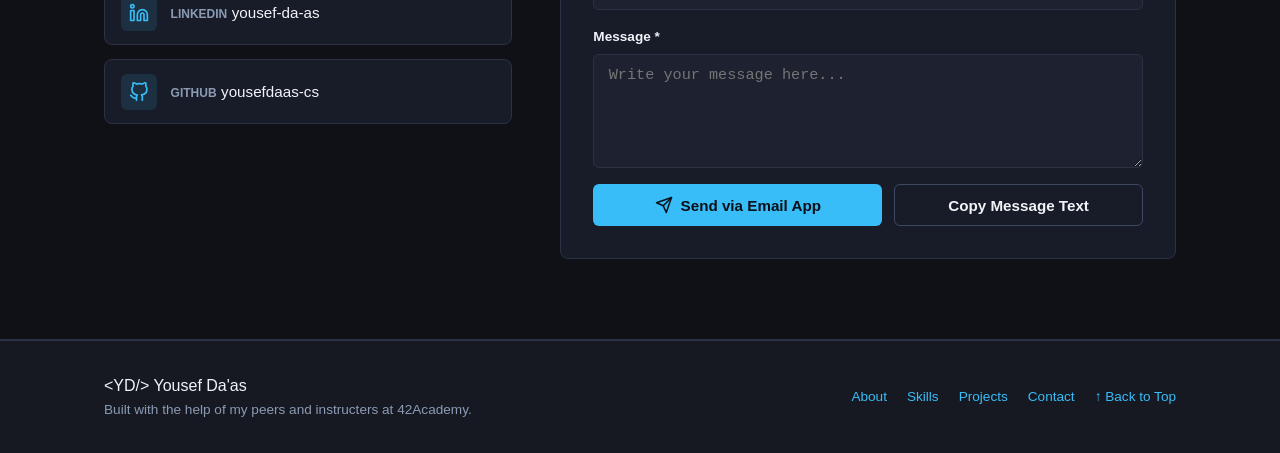
==== commit 807ebabe: "Add NetPractice Plus to featured projects" ====
--- a/index.html
+++ b/index.html
@@ -284,6 +284,87 @@
 
         <div class="projects-grid">
 
+
+          <!-- NetPractice Plus Networking Project -->
+          <article class="project-card">
+            <div class="project-preview">
+              <svg class="project-art" viewBox="0 0 640 400" role="img" aria-labelledby="netpractice-art-title netpractice-art-desc" xmlns="http://www.w3.org/2000/svg">
+                <title id="netpractice-art-title">Network topology and routing illustration</title>
+                <desc id="netpractice-art-desc">A central router connects several network segments and endpoint devices across a subnet grid.</desc>
+                <defs>
+                  <linearGradient id="net-bg" x1="0" y1="0" x2="1" y2="1">
+                    <stop offset="0" stop-color="#17283a"/>
+                    <stop offset="1" stop-color="#0b1420"/>
+                  </linearGradient>
+                  <linearGradient id="net-node" x1="0" y1="0" x2="1" y2="1">
+                    <stop offset="0" stop-color="#56d6c5"/>
+                    <stop offset="1" stop-color="#3297c8"/>
+                  </linearGradient>
+                </defs>
+                <rect width="640" height="400" fill="url(#net-bg)"/>
+                <g opacity=".12" stroke="#7da7c9" stroke-width="1">
+                  <path d="M0 50H640M0 100H640M0 150H640M0 200H640M0 250H640M0 300H640M0 350H640"/>
+                  <path d="M50 0V400M100 0V400M150 0V400M200 0V400M250 0V400M300 0V400M350 0V400M400 0V400M450 0V400M500 0V400M550 0V400M600 0V400"/>
+                </g>
+                <g fill="none" stroke="#4d91aa" stroke-width="5" stroke-linecap="round" stroke-linejoin="round">
+                  <path d="M320 192 160 95M320 192 480 95M320 192 160 295M320 192 480 295"/>
+                </g>
+                <g fill="#14283a" stroke="#56d6c5" stroke-width="4">
+                  <rect x="264" y="146" width="112" height="92" rx="18"/>
+                  <rect x="105" y="55" width="110" height="78" rx="12"/>
+                  <rect x="425" y="55" width="110" height="78" rx="12"/>
+                  <rect x="105" y="256" width="110" height="78" rx="12"/>
+                  <rect x="425" y="256" width="110" height="78" rx="12"/>
+                </g>
+                <g fill="none" stroke="#8ce7d6" stroke-width="5" stroke-linecap="round" stroke-linejoin="round">
+                  <path d="m292 181 20-14 20 14-20 14zM292 205l20-14 20 14-20 14z"/>
+                  <path d="M132 82h56M132 101h56M452 82h56M452 101h56M132 283h56M132 302h56M452 283h56M452 302h56"/>
+                </g>
+                <g fill="#8da9c4" font-family="monospace" font-size="15" letter-spacing="1">
+                  <text x="320" y="263" text-anchor="middle">ROUTER</text>
+                  <text x="160" y="151" text-anchor="middle">SUBNET A</text>
+                  <text x="480" y="151" text-anchor="middle">SUBNET B</text>
+                  <text x="160" y="353" text-anchor="middle">SUBNET C</text>
+                  <text x="480" y="353" text-anchor="middle">SUBNET D</text>
+                  <text x="320" y="378" text-anchor="middle" font-size="13" letter-spacing="3">ADDRESSING • ROUTING • VLSM</text>
+                </g>
+                <g fill="#f0c978">
+                  <circle cx="240" cy="144" r="5"/><circle cx="400" cy="144" r="5"/>
+                  <circle cx="240" cy="240" r="5"/><circle cx="400" cy="240" r="5"/>
+                </g>
+              </svg>
+              <span class="project-badge">Networking Lab</span>
+            </div>
+            <div class="project-body">
+              <h3 class="project-title">NetPractice Plus — Network Configuration Labs</h3>
+              <p class="project-description">
+                A hands-on networking lab built around 20 progressively complex network topologies. The repository includes saved JSON configurations for all 20 levels, covering subnetting and advanced scenarios such as VLSM, route summarization, routing loops, and dual Internet links.
+              </p>
+              <div class="project-tags">
+                <span class="tag">IPv4 Subnetting</span>
+                <span class="tag">VLSM</span>
+                <span class="tag">Routing</span>
+                <span class="tag">Network Topologies</span>
+              </div>
+              <div class="project-footer">
+                <a
+                  href="https://github.com/yousefdaas-cs/NetPractice-plus"
+                  class="project-link"
+                  target="_blank"
+                  rel="noopener noreferrer"
+                  aria-label="View NetPractice Plus repository on GitHub (opens in new tab)"
+                >
+                  <span>View Repository</span>
+                  <svg viewBox="0 0 24 24" width="16" height="16" fill="none" stroke="currentColor" stroke-width="2" stroke-linecap="round" stroke-linejoin="round" aria-hidden="true">
+                    <path d="M18 13v6a2 2 0 0 1-2 2H5a2 2 0 0 1-2-2V8a2 2 0 0 1 2-2h6"></path>
+                    <polyline points="15 3 21 3 21 9"></polyline>
+                    <line x1="10" y1="14" x2="21" y2="3"></line>
+                  </svg>
+                </a>
+              </div>
+            </div>
+          </article>
+
           <!-- Cybersecurity Project -->
           <article class="project-card">
             <div class="project-preview">
--- a/style.css
+++ b/style.css
@@ -126,6 +126,7 @@
 @media (min-width: 860px) { .project-card { flex-direction: row; } }
 .project-preview { position: relative; background: var(--surface); flex: 0 0 320px; min-height: 200px; }
 .project-image { width: 100%; height: 100%; object-fit: cover; }
+.project-art { display: block; width: 100%; height: 100%; min-height: 200px; object-fit: cover; }
 .project-body { padding: 1.75rem; display: flex; flex-direction: column; flex-grow: 1; }
 .project-title { font-size: 1.3rem; margin-bottom: 0.5rem; }
 .project-description { font-size: 0.95rem; color: var(--text-muted); margin-bottom: 1.25rem; line-height: 1.6; }
